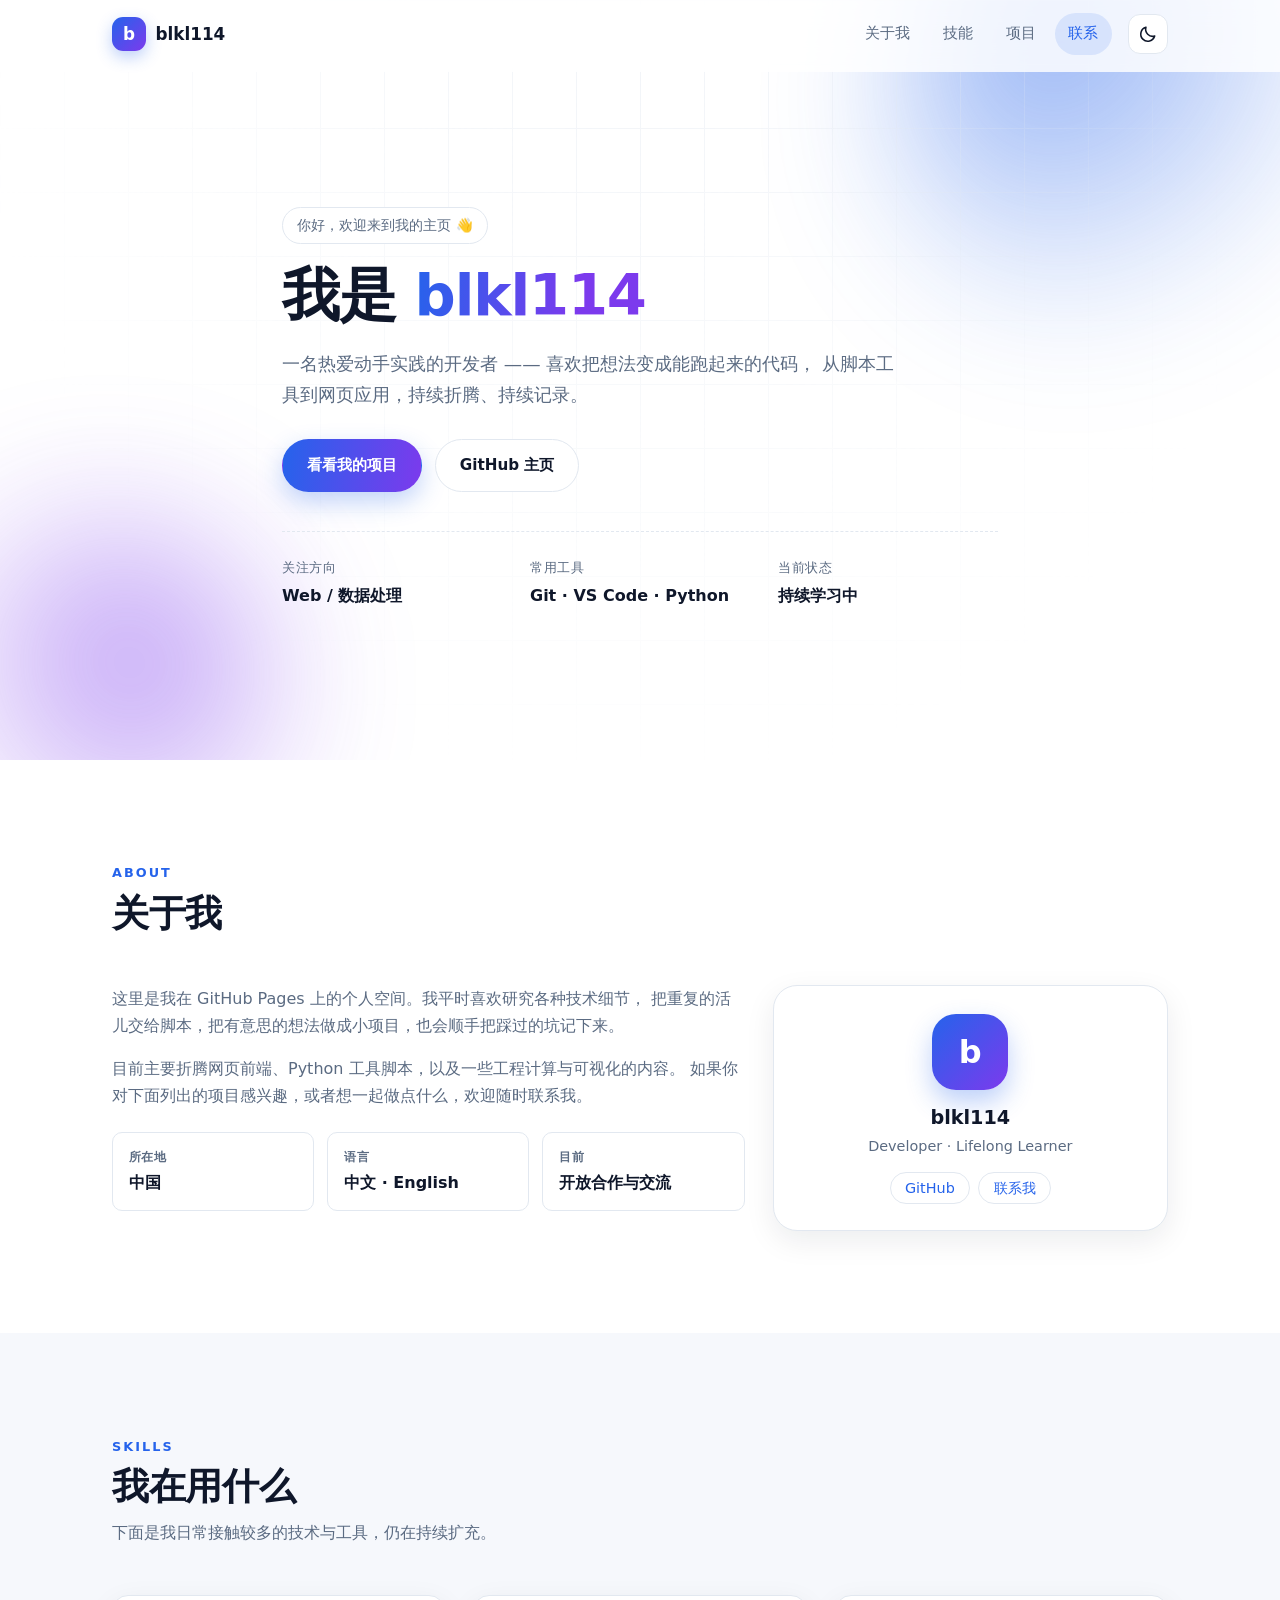
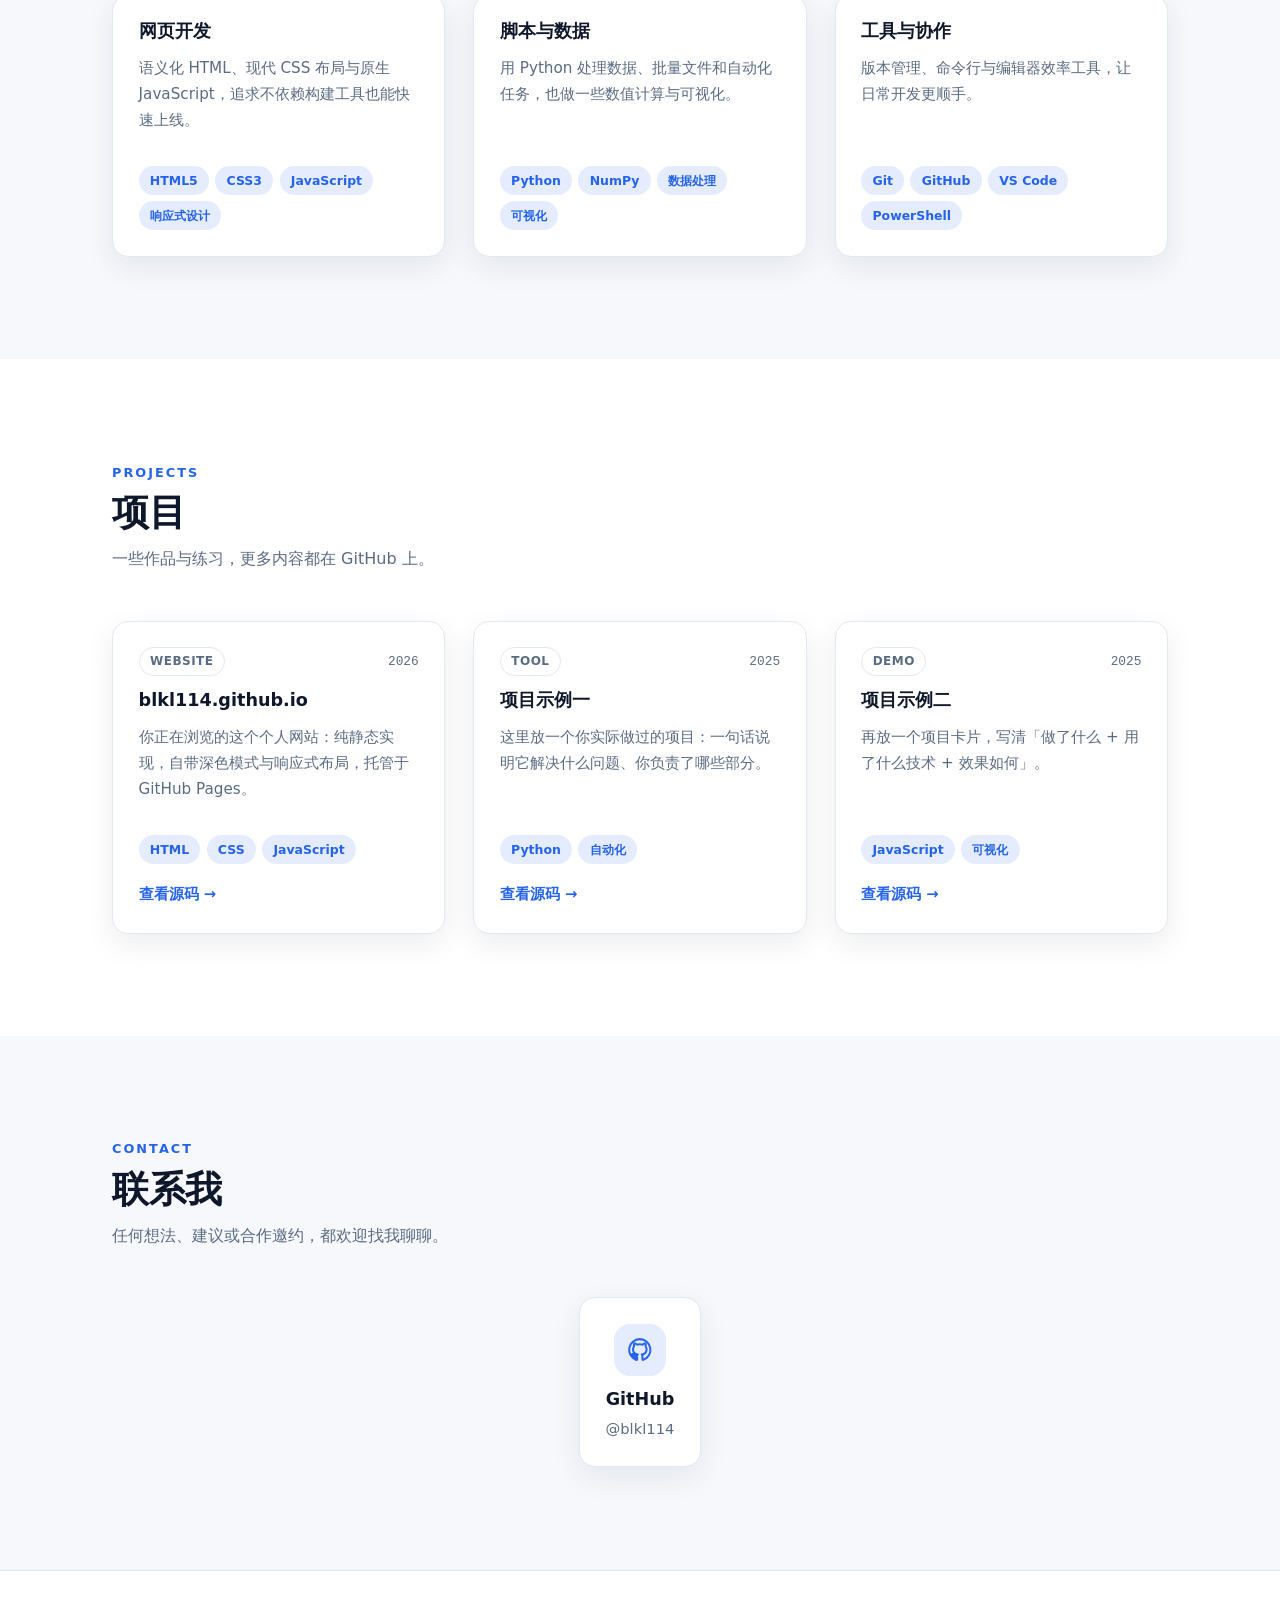
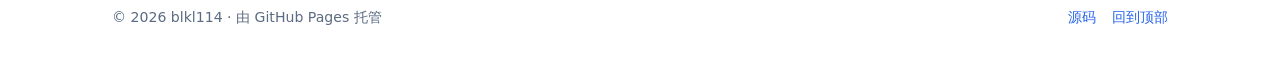
==== index.html @ 78d3a73d "初始化站点" ====
<!DOCTYPE html>
<html lang="zh-CN">
<head>
  <meta charset="UTF-8" />
  <meta name="viewport" content="width=device-width, initial-scale=1" />
  <title>blkl114 · 个人网站</title>
  <meta name="description" content="blkl114 的个人网站：关于我、技能、项目与联系方式。" />
  <meta name="theme-color" content="#2563eb" />
  <link rel="icon" href="data:image/svg+xml,%3Csvg xmlns='http://www.w3.org/2000/svg' viewBox='0 0 100 100'%3E%3Crect width='100' height='100' rx='24' fill='%232563eb'/%3E%3Ctext x='50' y='70' font-size='56' font-family='sans-serif' font-weight='700' fill='white' text-anchor='middle'%3Eb%3C/text%3E%3C/svg%3E" />
  <link rel="stylesheet" href="assets/css/style.css" />
  <script>
    /* 首屏渲染前确定主题，避免颜色闪烁 */
    (function () {
      try {
        var saved = localStorage.getItem('theme');
        var prefersDark = window.matchMedia('(prefers-color-scheme: dark)').matches;
        document.documentElement.setAttribute('data-theme', saved || (prefersDark ? 'dark' : 'light'));
      } catch (e) {
        document.documentElement.setAttribute('data-theme', 'light');
      }
    })();
  </script>
</head>
<body>
  <a class="skip-link" href="#main">跳到主要内容</a>

  <!-- ================= 顶部导航 ================= -->
  <header class="site-header" id="site-header">
    <div class="container header-inner">
      <a class="brand" href="#top">
        <span class="brand-mark" aria-hidden="true">b</span>
        <span class="brand-text">blkl114</span>
      </a>

      <nav class="nav" id="nav" aria-label="主导航">
        <ul class="nav-list">
          <li><a href="#about">关于我</a></li>
          <li><a href="#skills">技能</a></li>
          <li><a href="#projects">项目</a></li>
          <li><a href="#contact">联系</a></li>
        </ul>
      </nav>

      <div class="header-actions">
        <button class="icon-btn" id="theme-toggle" type="button" aria-label="切换深色 / 浅色主题" title="切换主题">
          <svg class="icon icon-sun" viewBox="0 0 24 24" aria-hidden="true"><circle cx="12" cy="12" r="4.5"/><path d="M12 2v2.5M12 19.5V22M2 12h2.5M19.5 12H22M4.9 4.9l1.8 1.8M17.3 17.3l1.8 1.8M19.1 4.9l-1.8 1.8M6.7 17.3l-1.8 1.8"/></svg>
          <svg class="icon icon-moon" viewBox="0 0 24 24" aria-hidden="true"><path d="M20 14.5A8.5 8.5 0 0 1 9.5 4a8.5 8.5 0 1 0 10.5 10.5z"/></svg>
        </button>
        <button class="icon-btn nav-toggle" id="nav-toggle" type="button" aria-label="打开菜单" aria-expanded="false" aria-controls="nav">
          <span class="bar"></span><span class="bar"></span><span class="bar"></span>
        </button>
      </div>
    </div>
    <div class="scroll-progress" id="scroll-progress" aria-hidden="true"></div>
  </header>

  <main id="main">
    <!-- ================= Hero ================= -->
    <section class="hero" id="top">
      <div class="hero-bg" aria-hidden="true">
        <span class="blob blob-1"></span>
        <span class="blob blob-2"></span>
        <span class="grid-lines"></span>
      </div>
      <div class="container hero-inner">
        <p class="hero-eyebrow reveal">你好，欢迎来到我的主页 👋</p>
        <h1 class="hero-title reveal">
          我是 <span class="gradient-text">blkl114</span>
        </h1>
        <p class="hero-subtitle reveal">
          一名热爱动手实践的开发者 —— 喜欢把想法变成能跑起来的代码，
          从脚本工具到网页应用，持续折腾、持续记录。
        </p>
        <div class="hero-actions reveal">
          <a class="btn btn-primary" href="#projects">看看我的项目</a>
          <a class="btn btn-ghost" href="https://github.com/blkl114" target="_blank" rel="noopener">GitHub 主页</a>
        </div>
        <dl class="hero-stats reveal">
          <div class="stat"><dt>关注方向</dt><dd>Web / 数据处理</dd></div>
          <div class="stat"><dt>常用工具</dt><dd>Git · VS Code · Python</dd></div>
          <div class="stat"><dt>当前状态</dt><dd>持续学习中</dd></div>
        </dl>
      </div>
    </section>

    <!-- ================= 关于我 ================= -->
    <section class="section" id="about">
      <div class="container">
        <header class="section-head reveal">
          <p class="section-eyebrow">About</p>
          <h2 class="section-title">关于我</h2>
        </header>

        <div class="about-grid">
          <div class="about-text reveal">
            <p>
              这里是我在 GitHub Pages 上的个人空间。我平时喜欢研究各种技术细节，
              把重复的活儿交给脚本，把有意思的想法做成小项目，也会顺手把踩过的坑记下来。
            </p>
            <p>
              目前主要折腾网页前端、Python 工具脚本，以及一些工程计算与可视化的内容。
              如果你对下面列出的项目感兴趣，或者想一起做点什么，欢迎随时联系我。
            </p>
            <!-- TODO: 把上面两段换成你自己的真实介绍（教育 / 工作 / 兴趣） -->
            <ul class="about-facts">
              <li><strong>所在地</strong><span>中国</span></li>
              <li><strong>语言</strong><span>中文 · English</span></li>
              <li><strong>目前</strong><span>开放合作与交流</span></li>
            </ul>
          </div>

          <aside class="about-card reveal">
            <div class="avatar" aria-hidden="true">b</div>
            <h3 class="about-card-title">blkl114</h3>
            <p class="about-card-sub">Developer · Lifelong Learner</p>
            <ul class="about-links">
              <li><a href="https://github.com/blkl114" target="_blank" rel="noopener">GitHub</a></li>
              <li><a href="#contact">联系我</a></li>
            </ul>
          </aside>
        </div>
      </div>
    </section>

    <!-- ================= 技能 ================= -->
    <section class="section section-alt" id="skills">
      <div class="container">
        <header class="section-head reveal">
          <p class="section-eyebrow">Skills</p>
          <h2 class="section-title">我在用什么</h2>
          <p class="section-desc">下面是我日常接触较多的技术与工具，仍在持续扩充。</p>
        </header>

        <div class="cards">
          <article class="card reveal">
            <h3>网页开发</h3>
            <p>语义化 HTML、现代 CSS 布局与原生 JavaScript，追求不依赖构建工具也能快速上线。</p>
            <ul class="tags">
              <li>HTML5</li><li>CSS3</li><li>JavaScript</li><li>响应式设计</li>
            </ul>
          </article>

          <article class="card reveal">
            <h3>脚本与数据</h3>
            <p>用 Python 处理数据、批量文件和自动化任务，也做一些数值计算与可视化。</p>
            <ul class="tags">
              <li>Python</li><li>NumPy</li><li>数据处理</li><li>可视化</li>
            </ul>
          </article>

          <article class="card reveal">
            <h3>工具与协作</h3>
            <p>版本管理、命令行与编辑器效率工具，让日常开发更顺手。</p>
            <ul class="tags">
              <li>Git</li><li>GitHub</li><li>VS Code</li><li>PowerShell</li>
            </ul>
          </article>
        </div>
        <!-- TODO: 把上面三张卡片的标题、描述与标签换成你真实的技术栈 -->
      </div>
    </section>

    <!-- ================= 项目 ================= -->
    <section class="section" id="projects">
      <div class="container">
        <header class="section-head reveal">
          <p class="section-eyebrow">Projects</p>
          <h2 class="section-title">项目</h2>
          <p class="section-desc">一些作品与练习，更多内容都在 GitHub 上。</p>
        </header>

        <div class="cards">
          <article class="card project-card reveal">
            <div class="project-top">
              <span class="project-badge">Website</span>
              <span class="project-year">2026</span>
            </div>
            <h3>blkl114.github.io</h3>
            <p>你正在浏览的这个个人网站：纯静态实现，自带深色模式与响应式布局，托管于 GitHub Pages。</p>
            <ul class="tags"><li>HTML</li><li>CSS</li><li>JavaScript</li></ul>
            <div class="project-links">
              <a href="https://github.com/blkl114/blkl114.github.io" target="_blank" rel="noopener">查看源码 →</a>
            </div>
          </article>

          <article class="card project-card reveal">
            <div class="project-top">
              <span class="project-badge">Tool</span>
              <span class="project-year">2025</span>
            </div>
            <h3>项目示例一</h3>
            <p>这里放一个你实际做过的项目：一句话说明它解决什么问题、你负责了哪些部分。</p>
            <ul class="tags"><li>Python</li><li>自动化</li></ul>
            <div class="project-links">
              <a href="https://github.com/blkl114" target="_blank" rel="noopener">查看源码 →</a>
            </div>
          </article>

          <article class="card project-card reveal">
            <div class="project-top">
              <span class="project-badge">Demo</span>
              <span class="project-year">2025</span>
            </div>
            <h3>项目示例二</h3>
            <p>再放一个项目卡片，写清「做了什么 + 用了什么技术 + 效果如何」。</p>
            <ul class="tags"><li>JavaScript</li><li>可视化</li></ul>
            <div class="project-links">
              <a href="https://github.com/blkl114" target="_blank" rel="noopener">查看源码 →</a>
            </div>
          </article>
        </div>
        <!-- TODO: 复制一张 project-card，换成你自己的项目；不需要的示例卡片直接删掉 -->
      </div>
    </section>

    <!-- ================= 联系 ================= -->
    <section class="section section-alt" id="contact">
      <div class="container">
        <header class="section-head reveal">
          <p class="section-eyebrow">Contact</p>
          <h2 class="section-title">联系我</h2>
          <p class="section-desc">任何想法、建议或合作邀约，都欢迎找我聊聊。</p>
        </header>

        <div class="cards cards-center">
          <a class="card contact-card reveal" href="https://github.com/blkl114" target="_blank" rel="noopener">
            <span class="contact-icon" aria-hidden="true">
              <svg viewBox="0 0 24 24" class="icon"><path d="M12 2a10 10 0 0 0-3.16 19.49c.5.09.68-.22.68-.48v-1.7c-2.78.6-3.37-1.34-3.37-1.34-.45-1.16-1.11-1.47-1.11-1.47-.9-.62.07-.61.07-.61 1 .07 1.53 1.03 1.53 1.03.89 1.52 2.34 1.08 2.91.83.09-.65.35-1.09.63-1.34-2.22-.25-4.55-1.11-4.55-4.94 0-1.09.39-1.98 1.03-2.68-.1-.25-.45-1.27.1-2.65 0 0 .84-.27 2.75 1.02a9.5 9.5 0 0 1 5 0c1.91-1.29 2.75-1.02 2.75-1.02.55 1.38.2 2.4.1 2.65.64.7 1.03 1.59 1.03 2.68 0 3.84-2.34 4.68-4.57 4.93.36.31.68.92.68 1.85v2.74c0 .27.18.58.69.48A10 10 0 0 0 12 2z"/></svg>
            </span>
            <h3>GitHub</h3>
            <p>@blkl114</p>
          </a>
        </div>
        <!-- 想显示邮箱时：取消下面注释，并把 mailto 换成你的邮箱
        <a class="card contact-card reveal" href="mailto:你的邮箱@example.com">
          <span class="contact-icon" aria-hidden="true">
            <svg viewBox="0 0 24 24" class="icon"><rect x="3" y="5" width="18" height="14" rx="2"/><path d="m3.5 7 8.5 6 8.5-6"/></svg>
          </span>
          <h3>Email</h3>
          <p>你的邮箱@example.com</p>
        </a>
        -->
      </div>
    </section>
  </main>

  <!-- ================= 页脚 ================= -->
  <footer class="site-footer">
    <div class="container footer-inner">
      <p>© <span id="year">2026</span> blkl114 · 由 GitHub Pages 托管</p>
      <p class="footer-links">
        <a href="https://github.com/blkl114/blkl114.github.io" target="_blank" rel="noopener">源码</a>
        <a href="#top">回到顶部</a>
      </p>
    </div>
  </footer>

  <button class="to-top" id="to-top" type="button" aria-label="返回顶部" title="返回顶部">
    <svg class="icon" viewBox="0 0 24 24" aria-hidden="true"><path d="M12 19V5M6 11l6-6 6 6"/></svg>
  </button>

  <script src="assets/js/main.js" defer></script>
</body>
</html>
---- assets/css/style.css ----
/* =====================================================================
   blkl114.github.io —— 全站样式
   设计要点：
   · CSS 变量集中管理颜色 / 间距 / 圆角，[data-theme] 切换深浅色
   · 移动优先，媒体查询逐步适配平板与桌面
   · 遵循 prefers-reduced-motion，照顾对动画敏感的用户
   ===================================================================== */

/* ---------- 1. 设计变量 ---------- */
:root {
  --brand: #2563eb;
  --brand-2: #7c3aed;
  --brand-soft: rgba(37, 99, 235, .12);

  --bg: #ffffff;
  --bg-alt: #f6f8fc;
  --surface: #ffffff;
  --surface-2: #f1f5f9;
  --border: #e2e8f0;
  --text: #0f172a;
  --text-muted: #5b6b82;

  --shadow: 0 10px 30px rgba(15, 23, 42, .08);
  --shadow-lg: 0 18px 45px rgba(15, 23, 42, .14);
  --header-bg: rgba(255, 255, 255, .82);

  --radius-sm: 10px;
  --radius: 16px;
  --radius-lg: 24px;
  --container: 1120px;
  --gap: clamp(1rem, 2.5vw, 1.75rem);
  --section-y: clamp(3.5rem, 8vw, 7rem);

  --font: "Segoe UI", "Microsoft YaHei", "PingFang SC", "Hiragino Sans GB",
    system-ui, -apple-system, "Helvetica Neue", Arial, sans-serif;
  --mono: "Cascadia Mono", Consolas, "Courier New", monospace;
}

[data-theme="dark"] {
  --brand: #60a5fa;
  --brand-2: #a78bfa;
  --brand-soft: rgba(96, 165, 250, .16);

  --bg: #0b1120;
  --bg-alt: #0f172a;
  --surface: #131c31;
  --surface-2: #1b2540;
  --border: #263352;
  --text: #e8eefc;
  --text-muted: #9aa8c4;

  --shadow: 0 10px 30px rgba(0, 0, 0, .35);
  --shadow-lg: 0 18px 45px rgba(0, 0, 0, .45);
  --header-bg: rgba(11, 17, 32, .8);
}

/* ---------- 2. 基础重置 ---------- */
*,
*::before,
*::after { box-sizing: border-box; }

html {
  scroll-behavior: smooth;
  scroll-padding-top: 88px;   /* 让锚点跳转不被固定导航遮挡 */
  -webkit-text-size-adjust: 100%;
}

body {
  margin: 0;
  font-family: var(--font);
  font-size: 16px;
  line-height: 1.7;
  color: var(--text);
  background: var(--bg);
  transition: background-color .3s ease, color .3s ease;
  overflow-x: hidden;
}

h1, h2, h3, h4 { line-height: 1.25; margin: 0 0 .6rem; font-weight: 700; }
p { margin: 0 0 1rem; }
img, svg { max-width: 100%; }
ul { margin: 0; padding: 0; list-style: none; }

a {
  color: var(--brand);
  text-decoration: none;
  transition: color .2s ease, opacity .2s ease;
}
a:hover { text-decoration: underline; }

:focus-visible {
  outline: 3px solid var(--brand);
  outline-offset: 3px;
  border-radius: 6px;
}

/* ---------- 3. 通用工具类 ---------- */
.container {
  width: 100%;
  max-width: var(--container);
  margin-inline: auto;
  padding-inline: clamp(1rem, 4vw, 2rem);
}

.icon {
  width: 1.25rem;
  height: 1.25rem;
  fill: none;
  stroke: currentColor;
  stroke-width: 1.9;
  stroke-linecap: round;
  stroke-linejoin: round;
}

.skip-link {
  position: absolute;
  left: 50%;
  top: -100px;
  transform: translateX(-50%);
  z-index: 100;
  padding: .6rem 1.1rem;
  background: var(--brand);
  color: #fff;
  border-radius: 0 0 var(--radius-sm) var(--radius-sm);
  transition: top .2s ease;
}
.skip-link:focus { top: 0; text-decoration: none; }

.visually-hidden {
  position: absolute !important;
  width: 1px; height: 1px;
  margin: -1px; padding: 0;
  overflow: hidden; clip: rect(0 0 0 0);
  white-space: nowrap; border: 0;
}

.gradient-text {
  background: linear-gradient(100deg, var(--brand), var(--brand-2) 70%);
  -webkit-background-clip: text;
  background-clip: text;
  color: transparent;
}

/* ---------- 4. 按钮 ---------- */
.btn {
  display: inline-flex;
  align-items: center;
  justify-content: center;
  gap: .5rem;
  padding: .8rem 1.5rem;
  border: 1px solid transparent;
  border-radius: 999px;
  font-size: .95rem;
  font-weight: 600;
  cursor: pointer;
  transition: transform .18s ease, box-shadow .18s ease,
    background-color .18s ease, border-color .18s ease;
}
.btn:hover { text-decoration: none; transform: translateY(-2px); }
.btn:active { transform: translateY(0); }

.btn-primary {
  background: linear-gradient(100deg, var(--brand), var(--brand-2));
  color: #fff;
  box-shadow: 0 10px 24px rgba(37, 99, 235, .28);
}
.btn-primary:hover { box-shadow: 0 14px 32px rgba(37, 99, 235, .38); }

.btn-ghost {
  background: var(--surface);
  color: var(--text);
  border-color: var(--border);
}
.btn-ghost:hover { border-color: var(--brand); color: var(--brand); }

/* ---------- 5. 顶部导航 ---------- */
.site-header {
  position: fixed;
  inset: 0 0 auto 0;
  z-index: 50;
  background: var(--header-bg);
  backdrop-filter: blur(12px);
  -webkit-backdrop-filter: blur(12px);
  border-bottom: 1px solid transparent;
  transition: border-color .25s ease, box-shadow .25s ease;
}
.site-header.is-scrolled {
  border-bottom-color: var(--border);
  box-shadow: var(--shadow);
}

.header-inner {
  display: flex;
  align-items: center;
  gap: 1rem;
  min-height: 68px;
}

.brand {
  display: inline-flex;
  align-items: center;
  gap: .6rem;
  color: var(--text);
  font-weight: 700;
}
.brand:hover { text-decoration: none; }
.brand-mark {
  display: grid;
  place-items: center;
  width: 34px; height: 34px;
  border-radius: 11px;
  background: linear-gradient(135deg, var(--brand), var(--brand-2));
  color: #fff;
  font-size: 1.05rem;
  font-weight: 700;
  box-shadow: 0 6px 16px rgba(37, 99, 235, .3);
}
.brand-text { font-size: 1.05rem; }

.nav { margin-left: auto; }
.nav-list { display: flex; align-items: center; gap: .35rem; }
.nav-list a {
  display: block;
  padding: .5rem .85rem;
  border-radius: 999px;
  color: var(--text-muted);
  font-size: .95rem;
  font-weight: 500;
}
.nav-list a:hover { background: var(--brand-soft); color: var(--brand); text-decoration: none; }
.nav-list a.is-active { color: var(--brand); background: var(--brand-soft); }

.header-actions { display: flex; align-items: center; gap: .4rem; }

.icon-btn {
  display: grid;
  place-items: center;
  width: 40px; height: 40px;
  padding: 0;
  border: 1px solid var(--border);
  border-radius: 12px;
  background: var(--surface);
  color: var(--text);
  cursor: pointer;
  transition: border-color .2s ease, color .2s ease, transform .2s ease;
}
.icon-btn:hover { border-color: var(--brand); color: var(--brand); transform: translateY(-1px); }

.nav-toggle { display: none; }
.nav-toggle .bar {
  display: block;
  width: 18px; height: 2px;
  background: currentColor;
  border-radius: 2px;
  transition: transform .25s ease, opacity .2s ease;
}
.nav-toggle .bar + .bar { margin-top: 4px; }

.scroll-progress {
  height: 3px;
  width: 0;
  background: linear-gradient(90deg, var(--brand), var(--brand-2));
  transition: width .12s linear;
}

/* ---------- 6. Hero 首屏 ---------- */
.hero {
  position: relative;
  display: flex;
  align-items: center;
  min-height: min(92vh, 760px);
  padding: 128px 0 72px;
  overflow: hidden;
  background: var(--bg);
}

.hero-bg {
  position: absolute;
  inset: 0;
  pointer-events: none;
  overflow: hidden;
}
.blob {
  position: absolute;
  border-radius: 50%;
  filter: blur(70px);
  opacity: .55;
}
.blob-1 {
  width: 30rem; height: 30rem;
  top: -8rem; right: -6rem;
  background: radial-gradient(circle at 30% 30%, var(--brand), transparent 70%);
  animation: float 16s ease-in-out infinite;
}
.blob-2 {
  width: 24rem; height: 24rem;
  bottom: -8rem; left: -6rem;
  background: radial-gradient(circle at 60% 40%, var(--brand-2), transparent 70%);
  animation: float 20s ease-in-out infinite reverse;
}
.grid-lines {
  position: absolute;
  inset: 0;
  background-image:
    linear-gradient(to right, var(--border) 1px, transparent 1px),
    linear-gradient(to bottom, var(--border) 1px, transparent 1px);
  background-size: 64px 64px;
  mask-image: radial-gradient(ellipse at 50% 0%, #000 0%, transparent 75%);
  -webkit-mask-image: radial-gradient(ellipse at 50% 0%, #000 0%, transparent 75%);
  opacity: .5;
}

@keyframes float {
  0%, 100% { transform: translate(0, 0) scale(1); }
  50% { transform: translate(-24px, 26px) scale(1.08); }
}

.hero-inner { position: relative; z-index: 1; max-width: 780px; }

.hero-eyebrow {
  display: inline-block;
  margin-bottom: 1rem;
  padding: .35rem .9rem;
  border: 1px solid var(--border);
  border-radius: 999px;
  background: var(--surface);
  color: var(--text-muted);
  font-size: .85rem;
}

.hero-title {
  font-size: clamp(2.2rem, 6vw, 3.6rem);
  letter-spacing: -.02em;
  margin-bottom: 1rem;
}

.hero-subtitle {
  max-width: 620px;
  color: var(--text-muted);
  font-size: clamp(1rem, 2.2vw, 1.15rem);
  margin-bottom: 1.8rem;
}

.hero-actions {
  display: flex;
  flex-wrap: wrap;
  gap: .8rem;
  margin-bottom: 2.4rem;
}

.hero-stats {
  display: grid;
  grid-template-columns: repeat(auto-fit, minmax(150px, 1fr));
  gap: var(--gap);
  margin: 0;
  padding-top: 1.6rem;
  border-top: 1px dashed var(--border);
}
.hero-stats .stat dt {
  color: var(--text-muted);
  font-size: .8rem;
  letter-spacing: .04em;
  text-transform: uppercase;
}
.hero-stats .stat dd {
  margin: .15rem 0 0;
  font-size: 1rem;
  font-weight: 600;
}

/* ---------- 7. 内容区块 ---------- */
.section { padding: var(--section-y) 0; }
.section-alt { background: var(--bg-alt); }

.section-head { max-width: 640px; margin-bottom: clamp(1.8rem, 4vw, 3rem); }
.section-eyebrow {
  margin: 0 0 .4rem;
  color: var(--brand);
  font-size: .8rem;
  font-weight: 700;
  letter-spacing: .16em;
  text-transform: uppercase;
}
.section-title { font-size: clamp(1.6rem, 4vw, 2.3rem); letter-spacing: -.01em; }
.section-desc { color: var(--text-muted); margin: 0; }

/* ---------- 8. 关于我 ---------- */
.about-grid {
  display: grid;
  gap: var(--gap);
  grid-template-columns: 1fr;
}
@media (min-width: 900px) {
  .about-grid { grid-template-columns: 1.6fr 1fr; align-items: start; }
}

.about-text p { color: var(--text-muted); }

.about-facts {
  display: grid;
  grid-template-columns: repeat(auto-fit, minmax(160px, 1fr));
  gap: .8rem;
  margin-top: 1.4rem;
}
.about-facts li {
  display: flex;
  flex-direction: column;
  gap: .1rem;
  padding: .85rem 1rem;
  border: 1px solid var(--border);
  border-radius: var(--radius-sm);
  background: var(--surface);
}
.about-facts strong { font-size: .78rem; color: var(--text-muted); font-weight: 600; letter-spacing: .04em; }
.about-facts span { font-weight: 600; }

.about-card {
  padding: 1.8rem 1.5rem;
  border: 1px solid var(--border);
  border-radius: var(--radius-lg);
  background: var(--surface);
  box-shadow: var(--shadow);
  text-align: center;
}
.avatar {
  display: grid;
  place-items: center;
  width: 76px; height: 76px;
  margin: 0 auto 1rem;
  border-radius: 24px;
  background: linear-gradient(135deg, var(--brand), var(--brand-2));
  color: #fff;
  font-size: 2rem;
  font-weight: 700;
  box-shadow: 0 12px 26px rgba(37, 99, 235, .3);
}
.about-card-title { margin-bottom: .2rem; font-size: 1.2rem; }
.about-card-sub { color: var(--text-muted); font-size: .9rem; margin-bottom: 1rem; }
.about-links { display: flex; justify-content: center; gap: .5rem; flex-wrap: wrap; }
.about-links a {
  padding: .45rem .9rem;
  border: 1px solid var(--border);
  border-radius: 999px;
  font-size: .9rem;
  font-weight: 500;
}
.about-links a:hover { border-color: var(--brand); text-decoration: none; }

/* ---------- 9. 卡片网格 ---------- */
.cards {
  display: grid;
  gap: var(--gap);
  grid-template-columns: repeat(auto-fit, minmax(265px, 1fr));
}
.cards-center { justify-content: center; }

.card {
  display: flex;
  flex-direction: column;
  padding: 1.6rem;
  border: 1px solid var(--border);
  border-radius: var(--radius);
  background: var(--surface);
  box-shadow: var(--shadow);
  transition: transform .22s ease, box-shadow .22s ease, border-color .22s ease;
}
.card:hover {
  transform: translateY(-6px);
  border-color: var(--brand);
  box-shadow: var(--shadow-lg);
}
.card h3 { font-size: 1.1rem; }
.card h3 + p { margin-top: .2rem; }
.card p { color: var(--text-muted); font-size: .95rem; }
.card .tags { margin-top: auto; }

.tags {
  display: flex;
  flex-wrap: wrap;
  gap: .4rem;
  padding-top: 1rem;
}
.tags li {
  padding: .25rem .7rem;
  border-radius: 999px;
  background: var(--brand-soft);
  color: var(--brand);
  font-size: .78rem;
  font-weight: 600;
}

/* ---------- 10. 项目卡片 ---------- */
.project-top {
  display: flex;
  align-items: center;
  justify-content: space-between;
  margin-bottom: .9rem;
}
.project-badge {
  padding: .2rem .65rem;
  border: 1px solid var(--border);
  border-radius: 999px;
  color: var(--text-muted);
  font-size: .75rem;
  font-weight: 600;
  letter-spacing: .04em;
  text-transform: uppercase;
}
.project-year { color: var(--text-muted); font-size: .8rem; font-family: var(--mono); }
.project-links { margin-top: 1rem; }
.project-links a { font-size: .92rem; font-weight: 600; }
.project-links a:hover { text-decoration: none; opacity: .75; }

/* ---------- 11. 联系卡片 ---------- */
.contact-card {
  align-items: center;
  max-width: 320px;
  margin-inline: auto;
  color: var(--text);
  text-align: center;
}
.contact-card:hover { text-decoration: none; }
.contact-icon {
  display: grid;
  place-items: center;
  width: 52px; height: 52px;
  margin-bottom: .8rem;
  border-radius: 16px;
  background: var(--brand-soft);
  color: var(--brand);
}
.contact-icon .icon { width: 1.6rem; height: 1.6rem; }
.contact-card h3 { margin-bottom: .1rem; }
.contact-card p { margin: 0; font-size: .92rem; }

/* ---------- 12. 页脚与返回顶部 ---------- */
.site-footer {
  padding: 2.2rem 0;
  border-top: 1px solid var(--border);
  background: var(--bg);
}
.footer-inner {
  display: flex;
  flex-wrap: wrap;
  gap: .6rem 1.2rem;
  align-items: center;
  justify-content: space-between;
}
.footer-inner p { margin: 0; color: var(--text-muted); font-size: .88rem; }
.footer-links { display: flex; gap: 1rem; }

.to-top {
  position: fixed;
  right: 1.2rem;
  bottom: 1.2rem;
  z-index: 40;
  display: grid;
  place-items: center;
  width: 44px; height: 44px;
  border: 1px solid var(--border);
  border-radius: 14px;
  background: var(--surface);
  color: var(--text);
  box-shadow: var(--shadow);
  cursor: pointer;
  opacity: 0;
  visibility: hidden;
  transform: translateY(10px);
  transition: opacity .25s ease, transform .25s ease, visibility .25s;
}
.to-top.is-visible { opacity: 1; visibility: visible; transform: translateY(0); }
.to-top:hover { color: var(--brand); border-color: var(--brand); }

/* ---------- 13. 滚动进场动画 ---------- */
.reveal {
  opacity: 0;
  transform: translateY(22px);
  transition: opacity .6s ease, transform .6s ease;
}
.reveal.is-visible { opacity: 1; transform: none; }

/* ---------- 14. 主题图标切换 ---------- */
.icon-sun { display: none; }
[data-theme="dark"] .icon-sun { display: block; }
[data-theme="dark"] .icon-moon { display: none; }

::selection { background: var(--brand); color: #fff; }

/* ---------- 15. 响应式：移动端导航 ---------- */
@media (max-width: 820px) {
  .nav-toggle { display: grid; }

  .nav {
    position: absolute;
    left: 0;
    right: 0;
    top: 100%;
    margin: 0;
    max-height: 0;
    overflow: hidden;
    background: var(--surface);
    border-bottom: 1px solid transparent;
    transition: max-height .3s ease, border-color .3s ease;
  }
  .nav.is-open {
    max-height: 340px;
    border-bottom-color: var(--border);
    box-shadow: var(--shadow);
  }
  .nav-list {
    flex-direction: column;
    align-items: stretch;
    gap: .2rem;
    padding: .8rem clamp(1rem, 4vw, 2rem) 1.1rem;
  }
  .nav-list a { padding: .7rem .9rem; border-radius: var(--radius-sm); }

  .nav-toggle.is-open .bar:nth-child(1) { transform: translateY(6px) rotate(45deg); }
  .nav-toggle.is-open .bar:nth-child(2) { opacity: 0; }
  .nav-toggle.is-open .bar:nth-child(3) { transform: translateY(-6px) rotate(-45deg); }

  .hero { padding-top: 108px; }
  .hero-actions .btn { flex: 1 1 auto; }
}

@media (max-width: 560px) {
  .brand-text { display: none; }
  .cards { grid-template-columns: 1fr; }
  .footer-inner { flex-direction: column; align-items: flex-start; }
}

/* ---------- 16. 无障碍：尊重系统的“减少动态效果”设置 ---------- */
@media (prefers-reduced-motion: reduce) {
  html { scroll-behavior: auto; }
  *,
  *::before,
  *::after {
    animation-duration: .001ms !important;
    animation-iteration-count: 1 !important;
    transition-duration: .001ms !important;
  }
  .reveal { opacity: 1; transform: none; }
}

/* ---------- 17. 打印 ---------- */
@media print {
  .site-header, .to-top, .hero-bg, .nav { display: none !important; }
  body { background: #fff; color: #000; }
}
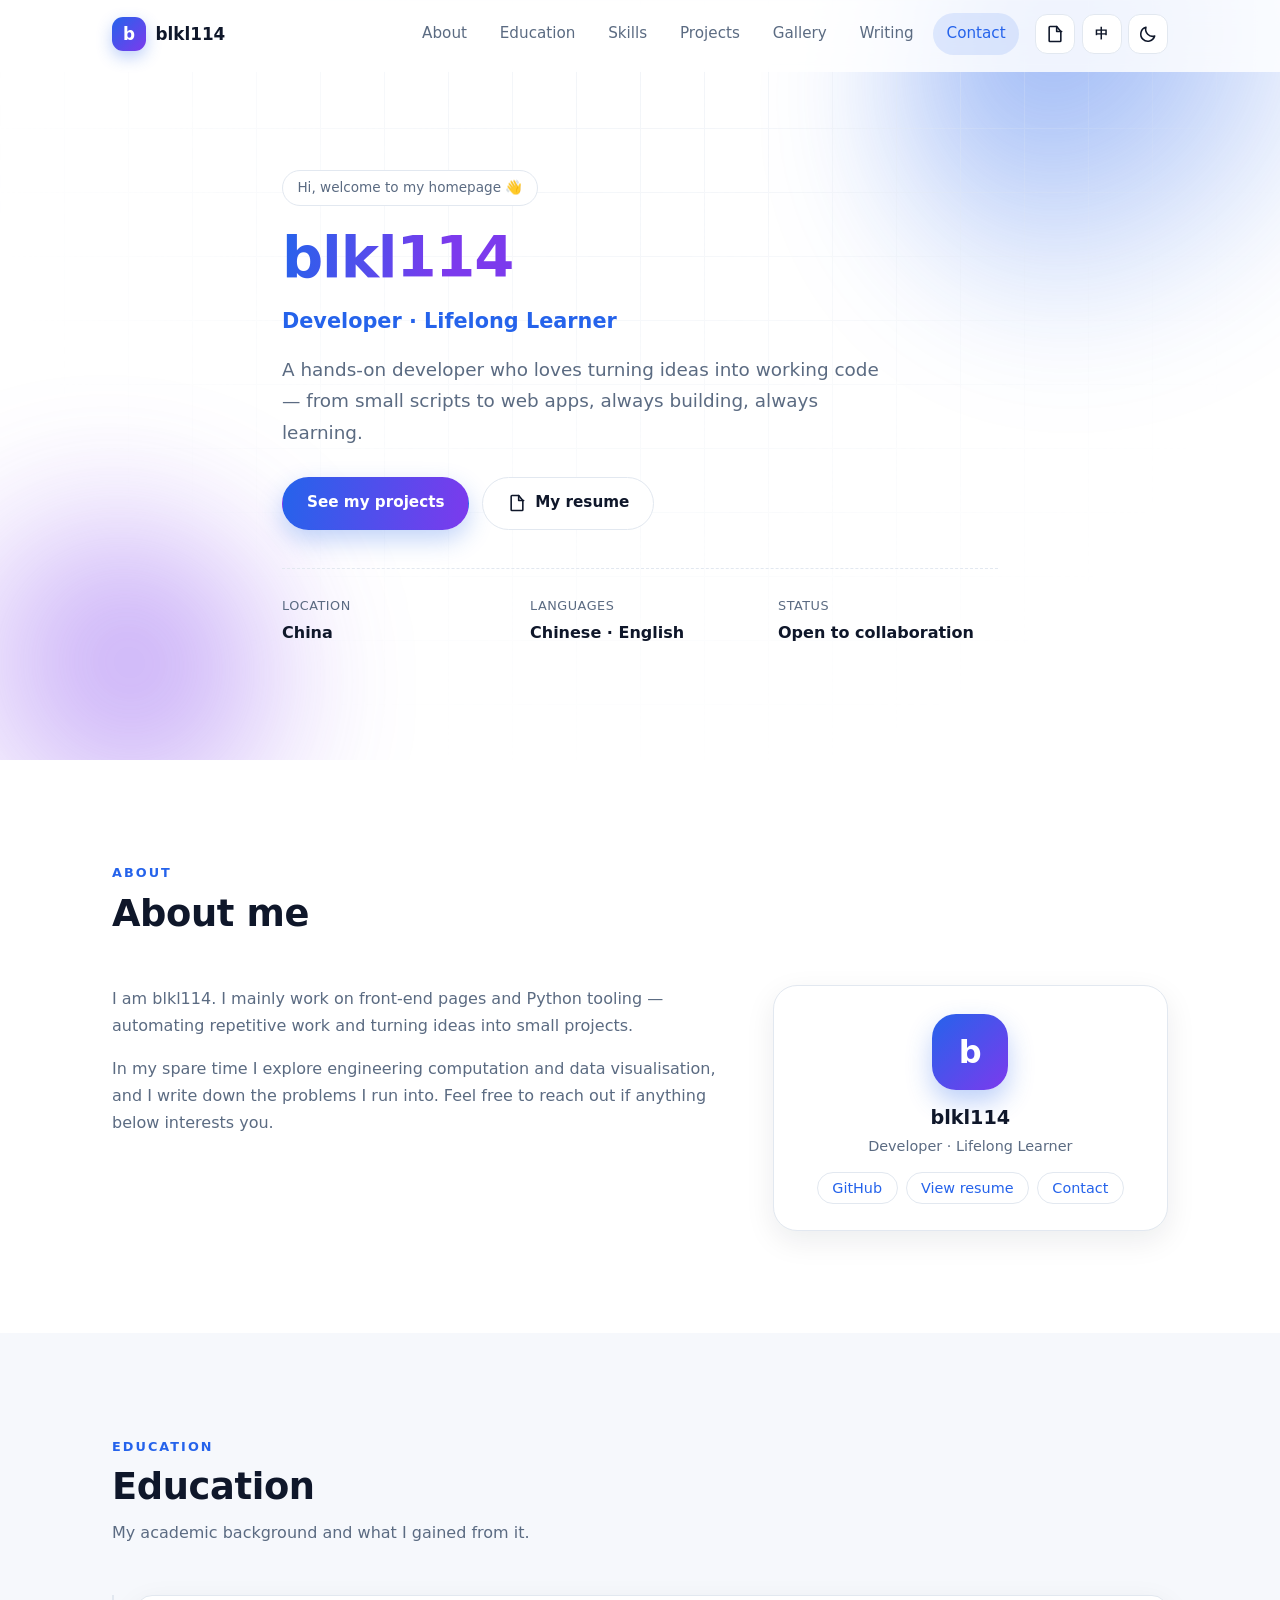
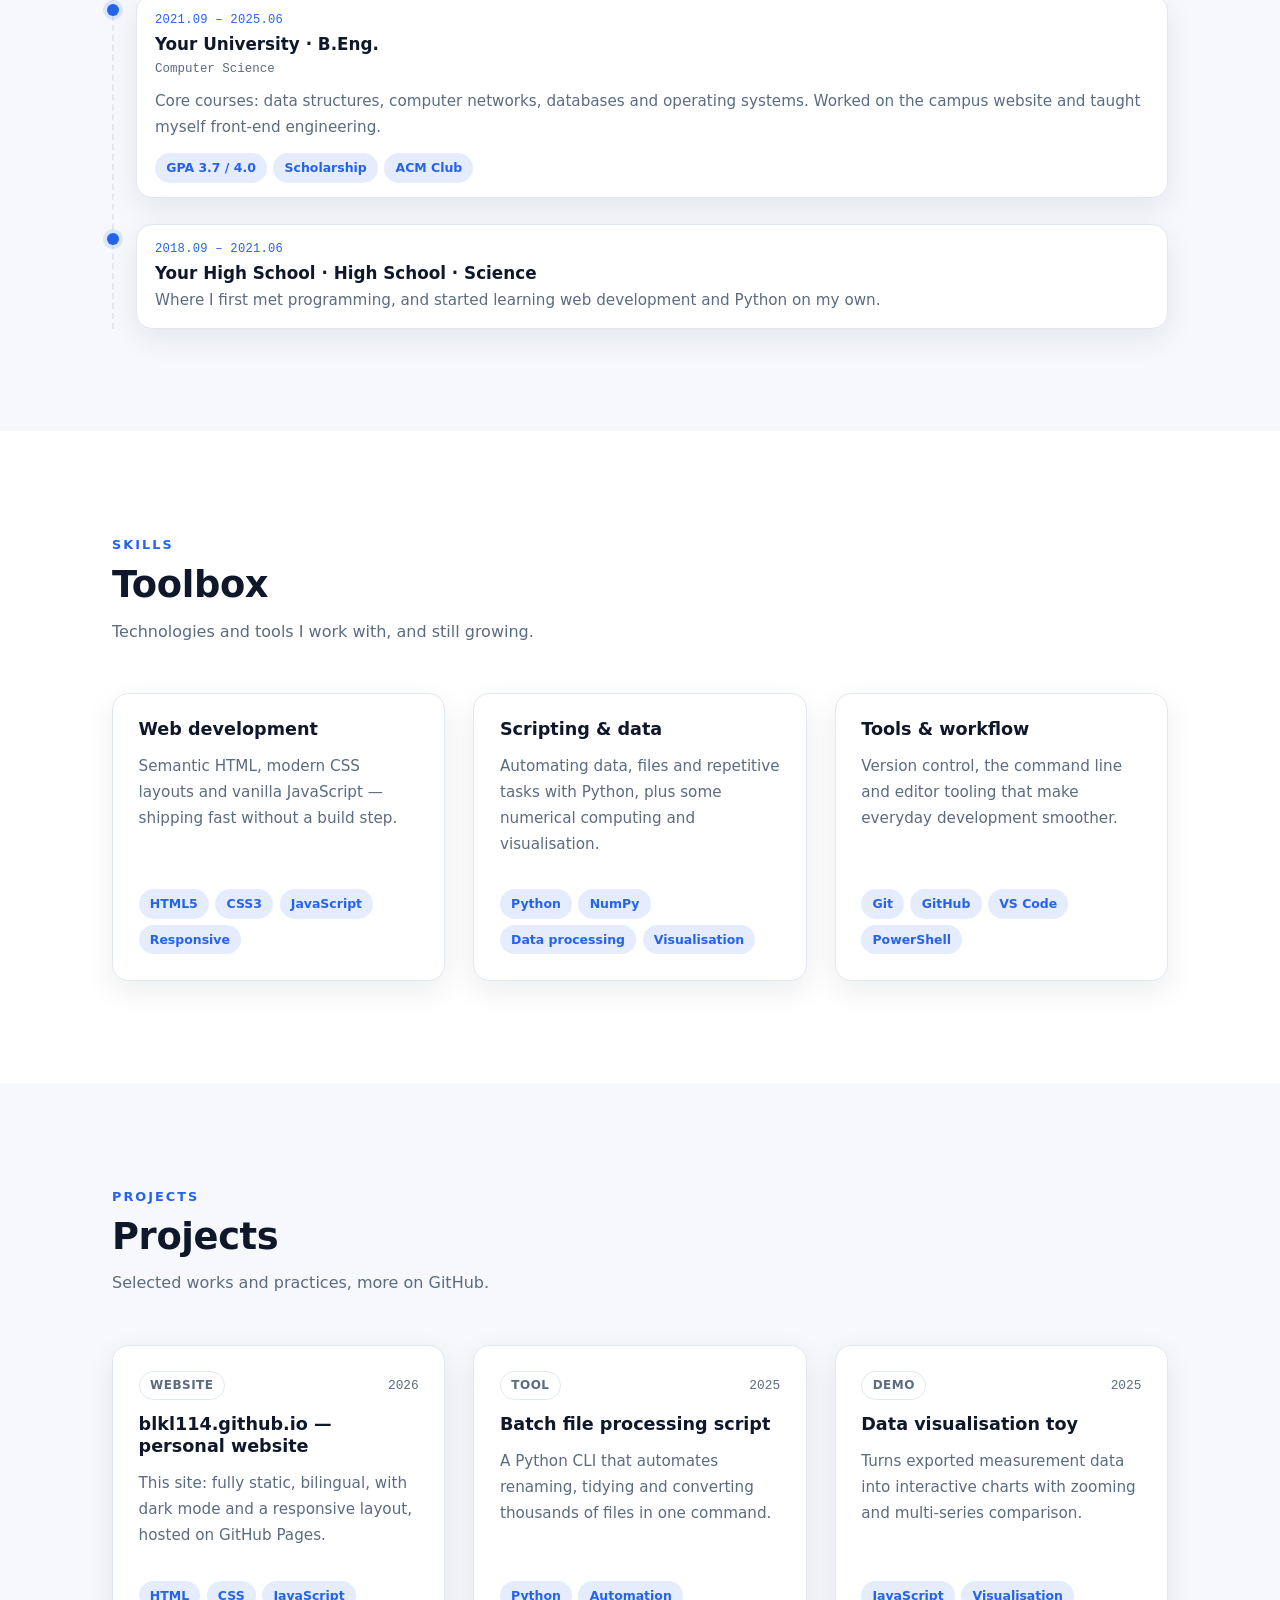
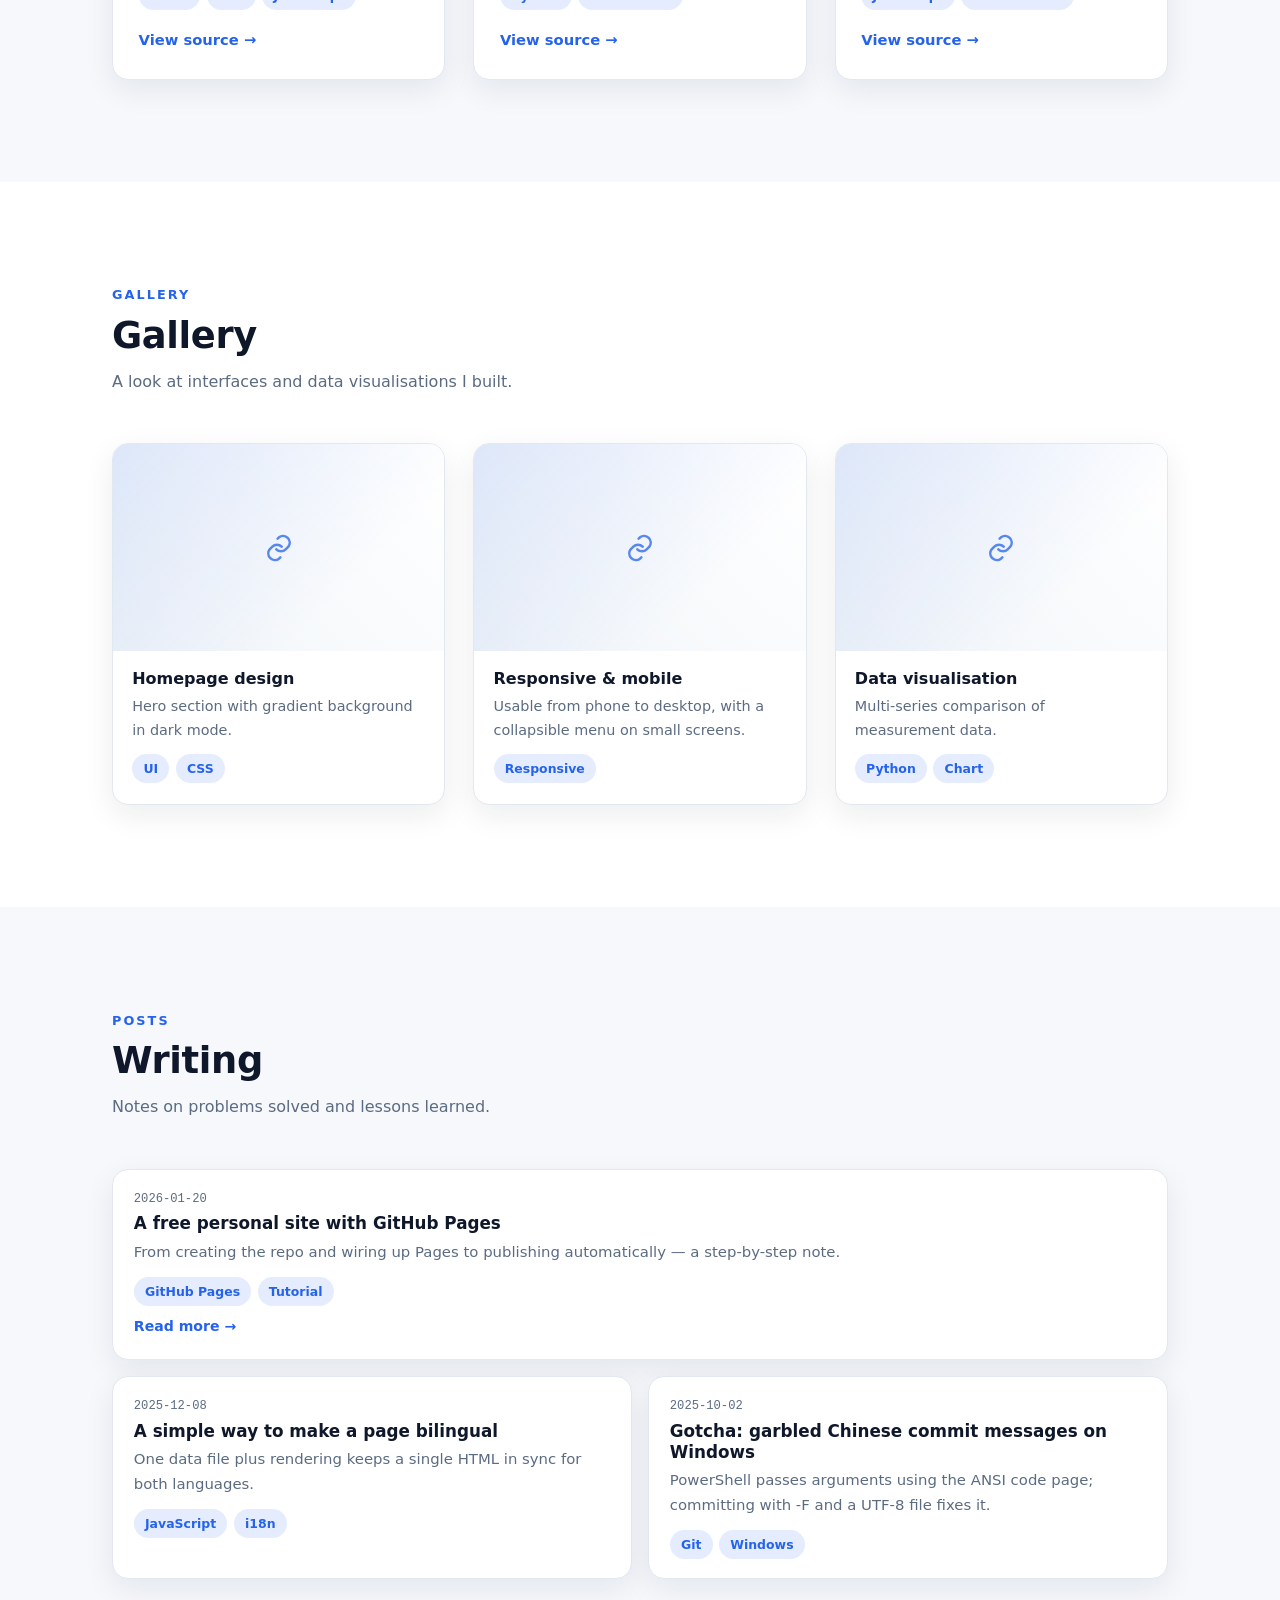
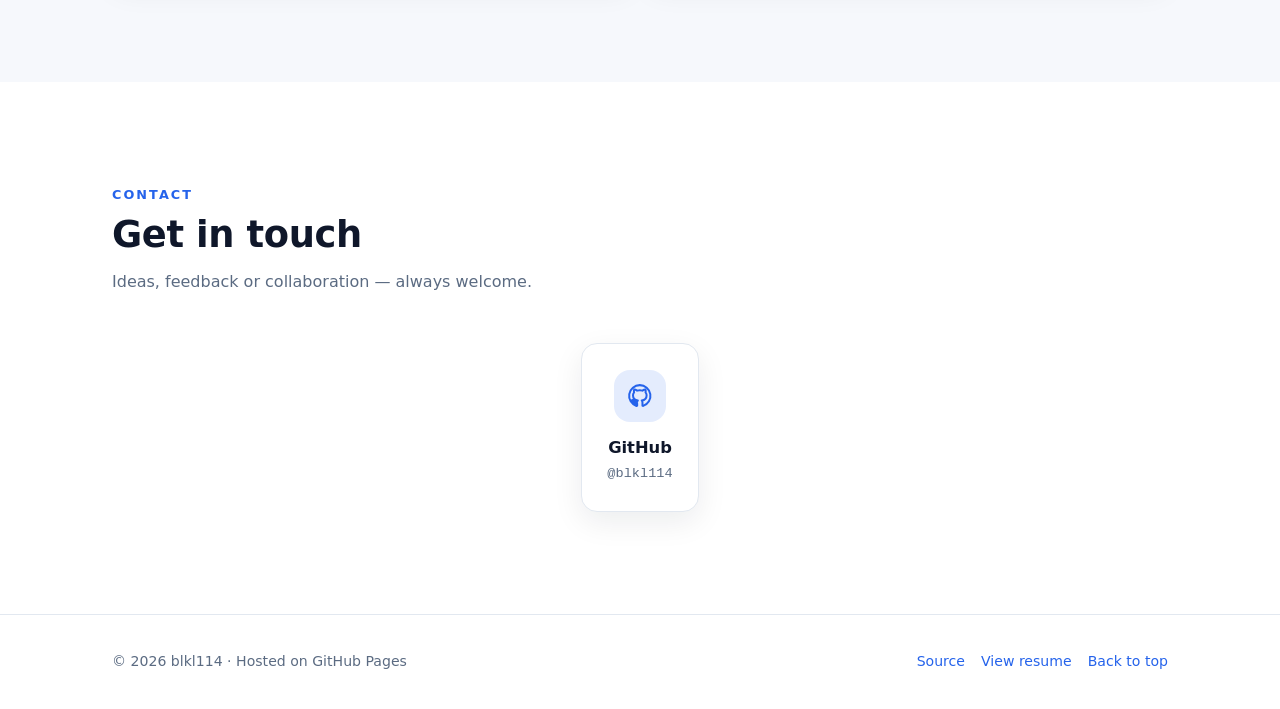
==== commit 1c115a01: "更新站点结构" ====
--- a/index.html
+++ b/index.html
@@ -4,7 +4,8 @@
   <meta charset="UTF-8" />
   <meta name="viewport" content="width=device-width, initial-scale=1" />
   <title>blkl114 · 个人网站</title>
-  <meta name="description" content="blkl114 的个人网站：关于我、技能、项目与联系方式。" />
+  <meta name="description" content="blkl114 的个人网站：个人简介、教育经历、技能、项目、文章与联系方式。" />
+  <meta name="author" content="blkl114" />
   <meta name="theme-color" content="#2563eb" />
   <link rel="icon" href="data:image/svg+xml,%3Csvg xmlns='http://www.w3.org/2000/svg' viewBox='0 0 100 100'%3E%3Crect width='100' height='100' rx='24' fill='%232563eb'/%3E%3Ctext x='50' y='70' font-size='56' font-family='sans-serif' font-weight='700' fill='white' text-anchor='middle'%3Eb%3C/text%3E%3C/svg%3E" />
   <link rel="stylesheet" href="assets/css/style.css" />
@@ -21,27 +22,29 @@
     })();
   </script>
 </head>
-<body>
+<body data-page="home">
   <a class="skip-link" href="#main">跳到主要内容</a>
 
   <!-- ================= 顶部导航 ================= -->
   <header class="site-header" id="site-header">
     <div class="container header-inner">
       <a class="brand" href="#top">
-        <span class="brand-mark" aria-hidden="true">b</span>
-        <span class="brand-text">blkl114</span>
+        <span class="brand-mark" id="brand-mark" aria-hidden="true">b</span>
+        <span class="brand-text" id="brand-text">blkl114</span>
       </a>
 
       <nav class="nav" id="nav" aria-label="主导航">
-        <ul class="nav-list">
-          <li><a href="#about">关于我</a></li>
-          <li><a href="#skills">技能</a></li>
-          <li><a href="#projects">项目</a></li>
-          <li><a href="#contact">联系</a></li>
-        </ul>
+        <ul class="nav-list" id="nav-list"></ul>
       </nav>
 
       <div class="header-actions">
+        <a class="icon-btn" id="nav-resume" href="resume.html" title="简历">
+          <svg class="icon" viewBox="0 0 24 24" aria-hidden="true"><path d="M14 3v6h6"/><path d="M19 9v11a1 1 0 0 1-1 1H6a1 1 0 0 1-1-1V4a1 1 0 0 1 1-1h8z"/></svg>
+          <span class="visually-hidden" id="nav-resume-label">简历</span>
+        </a>
+        <button class="icon-btn lang-btn" id="lang-toggle" type="button" title="中文 / English" aria-label="切换语言">
+          <span id="lang-label">EN</span>
+        </button>
         <button class="icon-btn" id="theme-toggle" type="button" aria-label="切换深色 / 浅色主题" title="切换主题">
           <svg class="icon icon-sun" viewBox="0 0 24 24" aria-hidden="true"><circle cx="12" cy="12" r="4.5"/><path d="M12 2v2.5M12 19.5V22M2 12h2.5M19.5 12H22M4.9 4.9l1.8 1.8M17.3 17.3l1.8 1.8M19.1 4.9l-1.8 1.8M6.7 17.3l-1.8 1.8"/></svg>
           <svg class="icon icon-moon" viewBox="0 0 24 24" aria-hidden="true"><path d="M20 14.5A8.5 8.5 0 0 1 9.5 4a8.5 8.5 0 1 0 10.5 10.5z"/></svg>
@@ -55,7 +58,7 @@
   </header>
 
   <main id="main">
-    <!-- ================= Hero ================= -->
+    <!-- ================= Hero 首屏 ================= -->
     <section class="hero" id="top">
       <div class="hero-bg" aria-hidden="true">
         <span class="blob blob-1"></span>
@@ -63,183 +66,101 @@
         <span class="grid-lines"></span>
       </div>
       <div class="container hero-inner">
-        <p class="hero-eyebrow reveal">你好，欢迎来到我的主页 👋</p>
-        <h1 class="hero-title reveal">
-          我是 <span class="gradient-text">blkl114</span>
-        </h1>
-        <p class="hero-subtitle reveal">
-          一名热爱动手实践的开发者 —— 喜欢把想法变成能跑起来的代码，
-          从脚本工具到网页应用，持续折腾、持续记录。
-        </p>
-        <div class="hero-actions reveal">
-          <a class="btn btn-primary" href="#projects">看看我的项目</a>
-          <a class="btn btn-ghost" href="https://github.com/blkl114" target="_blank" rel="noopener">GitHub 主页</a>
-        </div>
-        <dl class="hero-stats reveal">
-          <div class="stat"><dt>关注方向</dt><dd>Web / 数据处理</dd></div>
-          <div class="stat"><dt>常用工具</dt><dd>Git · VS Code · Python</dd></div>
-          <div class="stat"><dt>当前状态</dt><dd>持续学习中</dd></div>
-        </dl>
+        <p class="hero-eyebrow reveal" id="hero-eyebrow"></p>
+        <h1 class="hero-title reveal"><span class="gradient-text" id="hero-name"></span></h1>
+        <p class="hero-headline reveal" id="hero-headline"></p>
+        <p class="hero-subtitle reveal" id="hero-intro"></p>
+        <div class="hero-actions reveal" id="hero-actions"></div>
+        <dl class="hero-stats reveal" id="hero-stats"></dl>
       </div>
     </section>
 
     <!-- ================= 关于我 ================= -->
-    <section class="section" id="about">
+    <section class="section" id="about" data-section="about">
       <div class="container">
         <header class="section-head reveal">
-          <p class="section-eyebrow">About</p>
-          <h2 class="section-title">关于我</h2>
+          <p class="section-eyebrow"></p>
+          <h2 class="section-title"></h2>
+          <p class="section-desc"></p>
         </header>
-
         <div class="about-grid">
-          <div class="about-text reveal">
-            <p>
-              这里是我在 GitHub Pages 上的个人空间。我平时喜欢研究各种技术细节，
-              把重复的活儿交给脚本，把有意思的想法做成小项目，也会顺手把踩过的坑记下来。
-            </p>
-            <p>
-              目前主要折腾网页前端、Python 工具脚本，以及一些工程计算与可视化的内容。
-              如果你对下面列出的项目感兴趣，或者想一起做点什么，欢迎随时联系我。
-            </p>
-            <!-- TODO: 把上面两段换成你自己的真实介绍（教育 / 工作 / 兴趣） -->
-            <ul class="about-facts">
-              <li><strong>所在地</strong><span>中国</span></li>
-              <li><strong>语言</strong><span>中文 · English</span></li>
-              <li><strong>目前</strong><span>开放合作与交流</span></li>
-            </ul>
-          </div>
-
-          <aside class="about-card reveal">
-            <div class="avatar" aria-hidden="true">b</div>
-            <h3 class="about-card-title">blkl114</h3>
-            <p class="about-card-sub">Developer · Lifelong Learner</p>
-            <ul class="about-links">
-              <li><a href="https://github.com/blkl114" target="_blank" rel="noopener">GitHub</a></li>
-              <li><a href="#contact">联系我</a></li>
-            </ul>
-          </aside>
+          <div class="about-text reveal" id="about-bio"></div>
+          <aside class="about-card reveal" id="about-card"></aside>
         </div>
       </div>
     </section>
 
-    <!-- ================= 技能 ================= -->
-    <section class="section section-alt" id="skills">
+    <!-- ================= 教育经历 ================= -->
+    <section class="section section-alt" id="education" data-section="education">
       <div class="container">
         <header class="section-head reveal">
-          <p class="section-eyebrow">Skills</p>
-          <h2 class="section-title">我在用什么</h2>
-          <p class="section-desc">下面是我日常接触较多的技术与工具，仍在持续扩充。</p>
+          <p class="section-eyebrow"></p>
+          <h2 class="section-title"></h2>
+          <p class="section-desc"></p>
         </header>
+        <ol class="timeline" id="education-timeline"></ol>
+        <!-- 实习 / 工作经历：data.js 里 experience 不为空时才会出现 -->
+        <div id="experience-block"></div>
+      </div>
+    </section>
 
-        <div class="cards">
-          <article class="card reveal">
-            <h3>网页开发</h3>
-            <p>语义化 HTML、现代 CSS 布局与原生 JavaScript，追求不依赖构建工具也能快速上线。</p>
-            <ul class="tags">
-              <li>HTML5</li><li>CSS3</li><li>JavaScript</li><li>响应式设计</li>
-            </ul>
-          </article>
-
-          <article class="card reveal">
-            <h3>脚本与数据</h3>
-            <p>用 Python 处理数据、批量文件和自动化任务，也做一些数值计算与可视化。</p>
-            <ul class="tags">
-              <li>Python</li><li>NumPy</li><li>数据处理</li><li>可视化</li>
-            </ul>
-          </article>
-
-          <article class="card reveal">
-            <h3>工具与协作</h3>
-            <p>版本管理、命令行与编辑器效率工具，让日常开发更顺手。</p>
-            <ul class="tags">
-              <li>Git</li><li>GitHub</li><li>VS Code</li><li>PowerShell</li>
-            </ul>
-          </article>
-        </div>
-        <!-- TODO: 把上面三张卡片的标题、描述与标签换成你真实的技术栈 -->
+    <!-- ================= 技能 ================= -->
+    <section class="section" id="skills" data-section="skills">
+      <div class="container">
+        <header class="section-head reveal">
+          <p class="section-eyebrow"></p>
+          <h2 class="section-title"></h2>
+          <p class="section-desc"></p>
+        </header>
+        <div class="cards" id="skills-cards"></div>
       </div>
     </section>
 
     <!-- ================= 项目 ================= -->
-    <section class="section" id="projects">
+    <section class="section section-alt" id="projects" data-section="projects">
       <div class="container">
         <header class="section-head reveal">
-          <p class="section-eyebrow">Projects</p>
-          <h2 class="section-title">项目</h2>
-          <p class="section-desc">一些作品与练习，更多内容都在 GitHub 上。</p>
+          <p class="section-eyebrow"></p>
+          <h2 class="section-title"></h2>
+          <p class="section-desc"></p>
         </header>
-
-        <div class="cards">
-          <article class="card project-card reveal">
-            <div class="project-top">
-              <span class="project-badge">Website</span>
-              <span class="project-year">2026</span>
-            </div>
-            <h3>blkl114.github.io</h3>
-            <p>你正在浏览的这个个人网站：纯静态实现，自带深色模式与响应式布局，托管于 GitHub Pages。</p>
-            <ul class="tags"><li>HTML</li><li>CSS</li><li>JavaScript</li></ul>
-            <div class="project-links">
-              <a href="https://github.com/blkl114/blkl114.github.io" target="_blank" rel="noopener">查看源码 →</a>
-            </div>
-          </article>
-
-          <article class="card project-card reveal">
-            <div class="project-top">
-              <span class="project-badge">Tool</span>
-              <span class="project-year">2025</span>
-            </div>
-            <h3>项目示例一</h3>
-            <p>这里放一个你实际做过的项目：一句话说明它解决什么问题、你负责了哪些部分。</p>
-            <ul class="tags"><li>Python</li><li>自动化</li></ul>
-            <div class="project-links">
-              <a href="https://github.com/blkl114" target="_blank" rel="noopener">查看源码 →</a>
-            </div>
-          </article>
-
-          <article class="card project-card reveal">
-            <div class="project-top">
-              <span class="project-badge">Demo</span>
-              <span class="project-year">2025</span>
-            </div>
-            <h3>项目示例二</h3>
-            <p>再放一个项目卡片，写清「做了什么 + 用了什么技术 + 效果如何」。</p>
-            <ul class="tags"><li>JavaScript</li><li>可视化</li></ul>
-            <div class="project-links">
-              <a href="https://github.com/blkl114" target="_blank" rel="noopener">查看源码 →</a>
-            </div>
-          </article>
-        </div>
-        <!-- TODO: 复制一张 project-card，换成你自己的项目；不需要的示例卡片直接删掉 -->
+        <div class="cards" id="projects-cards"></div>
       </div>
     </section>
 
-    <!-- ================= 联系 ================= -->
-    <section class="section section-alt" id="contact">
+    <!-- ================= 作品集 ================= -->
+    <section class="section" id="gallery" data-section="gallery">
       <div class="container">
         <header class="section-head reveal">
-          <p class="section-eyebrow">Contact</p>
-          <h2 class="section-title">联系我</h2>
-          <p class="section-desc">任何想法、建议或合作邀约，都欢迎找我聊聊。</p>
+          <p class="section-eyebrow"></p>
+          <h2 class="section-title"></h2>
+          <p class="section-desc"></p>
         </header>
+        <div class="gallery" id="gallery-grid"></div>
+      </div>
+    </section>
 
-        <div class="cards cards-center">
-          <a class="card contact-card reveal" href="https://github.com/blkl114" target="_blank" rel="noopener">
-            <span class="contact-icon" aria-hidden="true">
-              <svg viewBox="0 0 24 24" class="icon"><path d="M12 2a10 10 0 0 0-3.16 19.49c.5.09.68-.22.68-.48v-1.7c-2.78.6-3.37-1.34-3.37-1.34-.45-1.16-1.11-1.47-1.11-1.47-.9-.62.07-.61.07-.61 1 .07 1.53 1.03 1.53 1.03.89 1.52 2.34 1.08 2.91.83.09-.65.35-1.09.63-1.34-2.22-.25-4.55-1.11-4.55-4.94 0-1.09.39-1.98 1.03-2.68-.1-.25-.45-1.27.1-2.65 0 0 .84-.27 2.75 1.02a9.5 9.5 0 0 1 5 0c1.91-1.29 2.75-1.02 2.75-1.02.55 1.38.2 2.4.1 2.65.64.7 1.03 1.59 1.03 2.68 0 3.84-2.34 4.68-4.57 4.93.36.31.68.92.68 1.85v2.74c0 .27.18.58.69.48A10 10 0 0 0 12 2z"/></svg>
-            </span>
-            <h3>GitHub</h3>
-            <p>@blkl114</p>
-          </a>
-        </div>
-        <!-- 想显示邮箱时：取消下面注释，并把 mailto 换成你的邮箱
-        <a class="card contact-card reveal" href="mailto:你的邮箱@example.com">
-          <span class="contact-icon" aria-hidden="true">
-            <svg viewBox="0 0 24 24" class="icon"><rect x="3" y="5" width="18" height="14" rx="2"/><path d="m3.5 7 8.5 6 8.5-6"/></svg>
-          </span>
-          <h3>Email</h3>
-          <p>你的邮箱@example.com</p>
-        </a>
-        -->
+    <!-- ================= 文章与笔记 ================= -->
+    <section class="section section-alt" id="posts" data-section="posts">
+      <div class="container">
+        <header class="section-head reveal">
+          <p class="section-eyebrow"></p>
+          <h2 class="section-title"></h2>
+          <p class="section-desc"></p>
+        </header>
+        <div class="posts" id="posts-list"></div>
+      </div>
+    </section>
+
+    <!-- ================= 联系我 ================= -->
+    <section class="section" id="contact" data-section="contact">
+      <div class="container">
+        <header class="section-head reveal">
+          <p class="section-eyebrow"></p>
+          <h2 class="section-title"></h2>
+          <p class="section-desc"></p>
+        </header>
+        <div class="cards cards-center" id="contact-cards"></div>
       </div>
     </section>
   </main>
@@ -247,11 +168,8 @@
   <!-- ================= 页脚 ================= -->
   <footer class="site-footer">
     <div class="container footer-inner">
-      <p>© <span id="year">2026</span> blkl114 · 由 GitHub Pages 托管</p>
-      <p class="footer-links">
-        <a href="https://github.com/blkl114/blkl114.github.io" target="_blank" rel="noopener">源码</a>
-        <a href="#top">回到顶部</a>
-      </p>
+      <p id="footer-note"></p>
+      <p class="footer-links" id="footer-links"></p>
     </div>
   </footer>
 
@@ -259,6 +177,15 @@
     <svg class="icon" viewBox="0 0 24 24" aria-hidden="true"><path d="M12 19V5M6 11l6-6 6 6"/></svg>
   </button>
 
+  <noscript>
+    <div class="container noscript-note">
+      <p>你的浏览器禁用或未支持 JavaScript，部分内容可能无法显示。请直接访问
+        <a href="https://github.com/blkl114">GitHub</a> 查看我的信息。</p>
+    </div>
+  </noscript>
+
+  <script src="assets/js/data.js" defer></script>
+  <script src="assets/js/render.js" defer></script>
   <script src="assets/js/main.js" defer></script>
 </body>
 </html>
--- a/assets/css/style.css
+++ b/assets/css/style.css
@@ -647,3 +647,270 @@
   .site-header, .to-top, .hero-bg, .nav { display: none !important; }
   body { background: #fff; color: #000; }
 }
+
+/* ---------- 18. 语言切换按钮 ---------- */
+.lang-btn { width: auto; min-width: 40px; padding: 0 .55rem; }
+.lang-btn span {
+  font-size: .82rem;
+  font-weight: 700;
+  letter-spacing: .02em;
+}
+
+/* ---------- 19. Hero 副标题行（身份说明） ---------- */
+.hero-headline {
+  margin: -.35rem 0 .9rem;
+  color: var(--brand);
+  font-size: clamp(1.05rem, 2.4vw, 1.3rem);
+  font-weight: 600;
+}
+
+/* ---------- 20. 时间线（教育经历 / 实习经历） ---------- */
+.timeline {
+  margin: 0;
+  padding: 0 0 0 1.4rem;
+  list-style: none;
+  border-left: 2px dashed var(--border);
+}
+.timeline-item { position: relative; }
+.timeline-item + .timeline-item { margin-top: 1.6rem; }
+
+.timeline-dot {
+  position: absolute;
+  left: -1.4rem;
+  top: .6rem;
+  width: 12px;
+  height: 12px;
+  margin-left: -7px;
+  border-radius: 50%;
+  background: var(--brand);
+  box-shadow: 0 0 0 4px var(--brand-soft);
+}
+
+.timeline-body {
+  padding: .9rem 1.1rem;
+  border: 1px solid var(--border);
+  border-radius: var(--radius);
+  background: var(--surface);
+  box-shadow: var(--shadow);
+}
+.timeline-period {
+  margin: 0;
+  color: var(--brand);
+  font-family: var(--mono);
+  font-size: .76rem;
+  letter-spacing: .02em;
+}
+.timeline-title { margin: .2rem 0 .25rem; font-size: 1.05rem; }
+.timeline-sub {
+  margin: 0 0 .55rem;
+  color: var(--text-muted);
+  font-family: var(--mono);
+  font-size: .78rem;
+}
+.timeline-desc { margin: 0; color: var(--text-muted); font-size: .95rem; }
+.timeline-body .tags { padding-top: .8rem; }
+
+.subsection-title { margin: 2.4rem 0 1.1rem; font-size: 1.1rem; }
+
+/* ---------- 21. 无脚本提示 ---------- */
+.noscript-note {
+  margin: 96px auto 2rem;
+  padding: 1rem 1.2rem;
+  border: 1px solid var(--border);
+  border-radius: var(--radius);
+  background: var(--surface);
+  color: var(--text-muted);
+}
+.noscript-note p { margin: 0; }
+
+/* ---------- 22. 作品集 ---------- */
+.gallery {
+  display: grid;
+  gap: var(--gap);
+  grid-template-columns: repeat(auto-fit, minmax(260px, 1fr));
+}
+.gallery-item {
+  display: flex;
+  flex-direction: column;
+  overflow: hidden;
+  border: 1px solid var(--border);
+  border-radius: var(--radius);
+  background: var(--surface);
+  box-shadow: var(--shadow);
+  color: var(--text);
+  text-decoration: none;
+  transition: transform .22s ease, box-shadow .22s ease, border-color .22s ease;
+}
+.gallery-item:hover {
+  transform: translateY(-6px);
+  border-color: var(--brand);
+  box-shadow: var(--shadow-lg);
+  text-decoration: none;
+}
+.gallery-media {
+  display: block;
+  width: 100%;
+  aspect-ratio: 16 / 10;
+  object-fit: cover;
+}
+.gallery-media-empty {
+  display: grid;
+  place-items: center;
+  color: var(--brand);
+  background:
+    linear-gradient(135deg, var(--brand-soft), transparent 70%),
+    linear-gradient(45deg, var(--surface-2), var(--surface));
+}
+.gallery-icon { width: 2rem; height: 2rem; opacity: .75; }
+.gallery-body { display: block; padding: 1.1rem 1.2rem 1.3rem; }
+.gallery-title { margin: 0 0 .3rem; font-size: 1rem; }
+.gallery-caption { margin: 0; color: var(--text-muted); font-size: .9rem; }
+.gallery-body .tags { padding-top: .7rem; }
+
+/* ---------- 23. 文章与笔记列表 ---------- */
+.posts { display: grid; gap: 1rem; }
+.post-item {
+  display: block;
+  padding: 1.2rem 1.3rem;
+  border: 1px solid var(--border);
+  border-radius: var(--radius);
+  background: var(--surface);
+  box-shadow: var(--shadow);
+  color: var(--text);
+  text-decoration: none;
+  transition: transform .2s ease, border-color .2s ease, box-shadow .2s ease;
+}
+.post-item:hover {
+  transform: translateX(4px);
+  border-color: var(--brand);
+  box-shadow: var(--shadow-lg);
+  text-decoration: none;
+}
+.post-date {
+  display: block;
+  color: var(--text-muted);
+  font-family: var(--mono);
+  font-size: .76rem;
+}
+.post-title { margin: .25rem 0 .35rem; font-size: 1.05rem; }
+.post-summary { margin: 0; color: var(--text-muted); font-size: .93rem; }
+.post-more {
+  display: inline-block;
+  margin-top: .6rem;
+  color: var(--brand);
+  font-size: .88rem;
+  font-weight: 600;
+}
+.post-item .tags { padding-top: .7rem; }
+
+@media (min-width: 760px) {
+  .posts { grid-template-columns: repeat(2, 1fr); }
+  .post-item:first-child { grid-column: 1 / -1; }
+}
+
+/* ---------- 24. 联系方式卡片文字 ---------- */
+.contact-label { display: block; font-size: 1.02rem; font-weight: 700; }
+.contact-value {
+  display: block;
+  color: var(--text-muted);
+  font-family: var(--mono);
+  font-size: .85rem;
+  word-break: break-all;
+}
+
+/* ---------- 25. 简历页（resume.html） ---------- */
+.resume-toolbar {
+  display: flex;
+  flex-wrap: wrap;
+  gap: .7rem;
+  align-items: center;
+  justify-content: space-between;
+  padding-top: 104px;
+}
+.resume-sheet {
+  margin-top: 1.6rem;
+  margin-bottom: 4rem;
+  padding: clamp(1.4rem, 4vw, 2.8rem);
+  border: 1px solid var(--border);
+  border-radius: var(--radius-lg);
+  background: var(--surface);
+  box-shadow: var(--shadow-lg);
+}
+
+.resume-head {
+  display: grid;
+  gap: 1rem;
+  padding-bottom: 1.2rem;
+  border-bottom: 1px solid var(--border);
+}
+@media (min-width: 820px) {
+  .resume-head { grid-template-columns: 1.2fr 1fr; align-items: start; }
+}
+.resume-name { margin: 0; font-size: clamp(1.7rem, 4vw, 2.3rem); letter-spacing: -.01em; }
+.resume-headline { margin: .2rem 0 0; color: var(--brand); font-weight: 600; }
+
+.resume-contacts { display: grid; gap: .4rem; margin: 0; }
+.resume-contacts li {
+  display: flex;
+  align-items: center;
+  gap: .5rem;
+  color: var(--text-muted);
+  font-size: .88rem;
+}
+.resume-contacts .icon { flex: none; width: 1rem; height: 1rem; }
+
+.resume-block { margin-top: 1.9rem; }
+.resume-h2 {
+  margin: 0 0 .9rem;
+  padding-bottom: .4rem;
+  border-bottom: 2px solid var(--brand-soft);
+  font-size: 1rem;
+  letter-spacing: .06em;
+  text-transform: uppercase;
+}
+
+.resume-facts { display: flex; flex-wrap: wrap; gap: .4rem 1.4rem; margin-top: .9rem; }
+.resume-facts li { display: flex; gap: .5rem; color: var(--text-muted); font-size: .88rem; }
+.resume-facts strong { color: var(--text); font-weight: 600; }
+
+.resume-skills { display: grid; gap: .5rem; }
+.resume-skills li { display: flex; gap: .8rem; align-items: baseline; font-size: .92rem; }
+.resume-skills li > strong { flex: none; min-width: 8.5rem; }
+.resume-skills li > span { color: var(--text-muted); }
+
+.resume-projects { display: grid; gap: 1rem; }
+.resume-projects li p { margin: .2rem 0 0; color: var(--text-muted); font-size: .92rem; }
+.resume-item-head { display: flex; gap: 1rem; align-items: baseline; justify-content: space-between; }
+.resume-period { color: var(--text-muted); font-family: var(--mono); font-size: .78rem; }
+.resume-tags { color: var(--brand) !important; font-family: var(--mono); font-size: .78rem !important; }
+.resume-timeline .timeline-body { box-shadow: none; }
+
+/* ---------- 26. 简历打印：输出接近 A4 的干净版本 ---------- */
+@media print {
+  .resume-toolbar,
+  .site-header,
+  .to-top,
+  .noscript-note { display: none !important; }
+
+  body { background: #fff !important; }
+  .resume-sheet {
+    margin: 0;
+    padding: 0;
+    border: 0;
+    border-radius: 0;
+    background: #fff;
+    box-shadow: none;
+  }
+  .reveal { opacity: 1 !important; transform: none !important; }
+  .resume-h2 { border-bottom-color: #999; }
+  .timeline-body,
+  .card,
+  .gallery-item,
+  .post-item {
+    border-color: #bbb !important;
+    box-shadow: none !important;
+    break-inside: avoid;
+  }
+  a { color: #000 !important; text-decoration: none; }
+  @page { margin: 14mm; }
+}
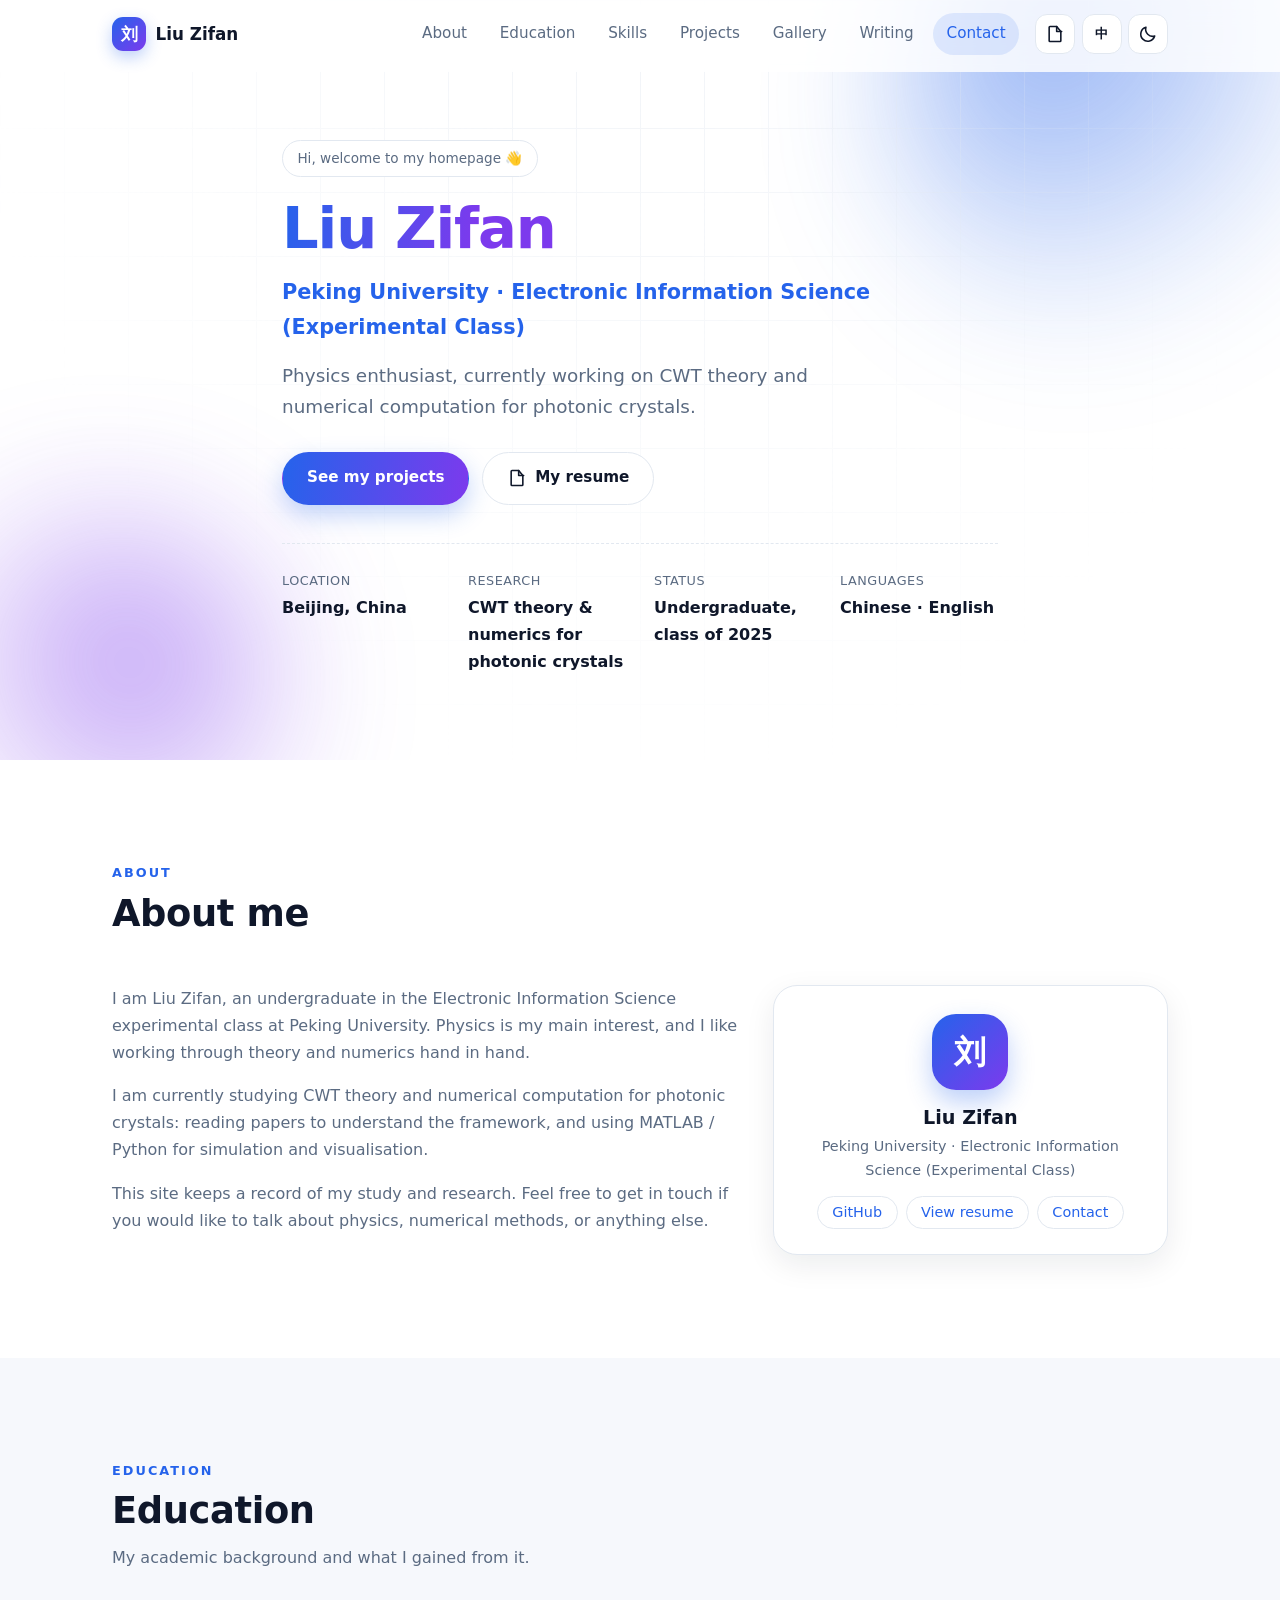
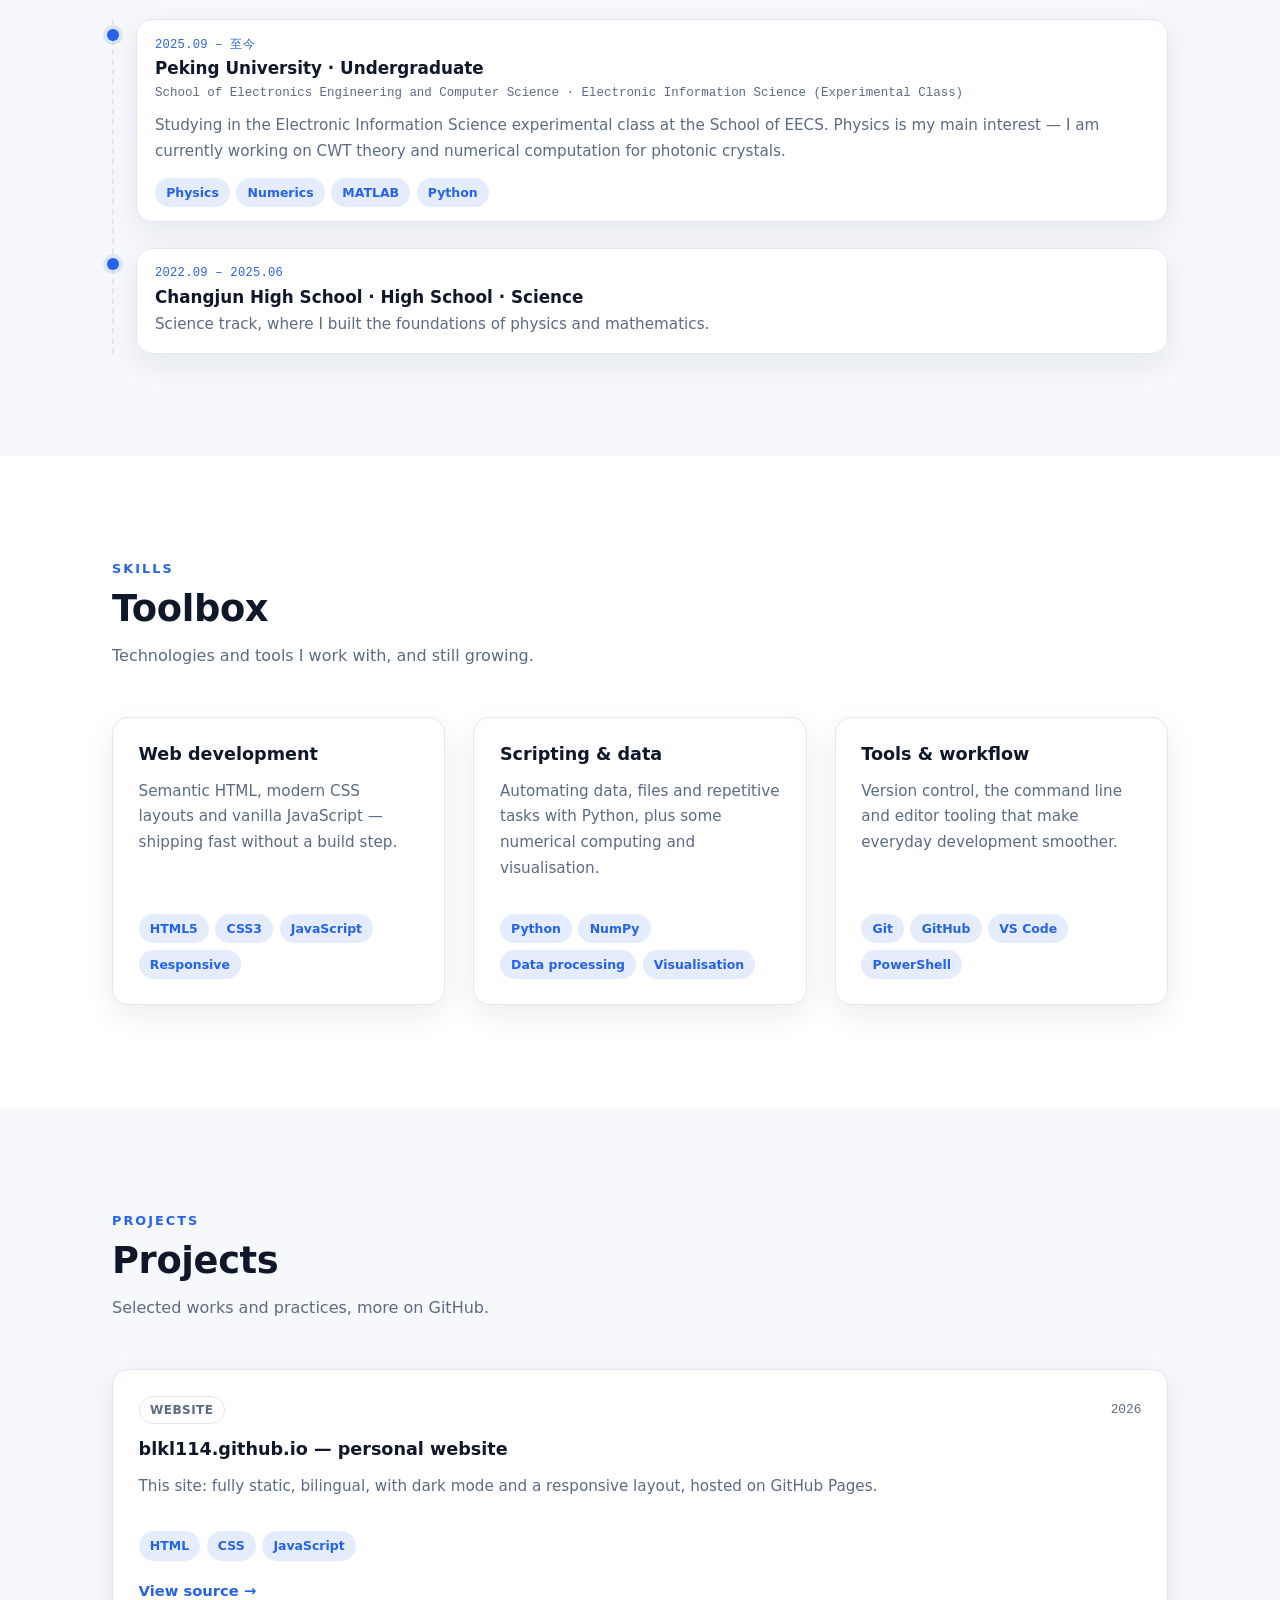
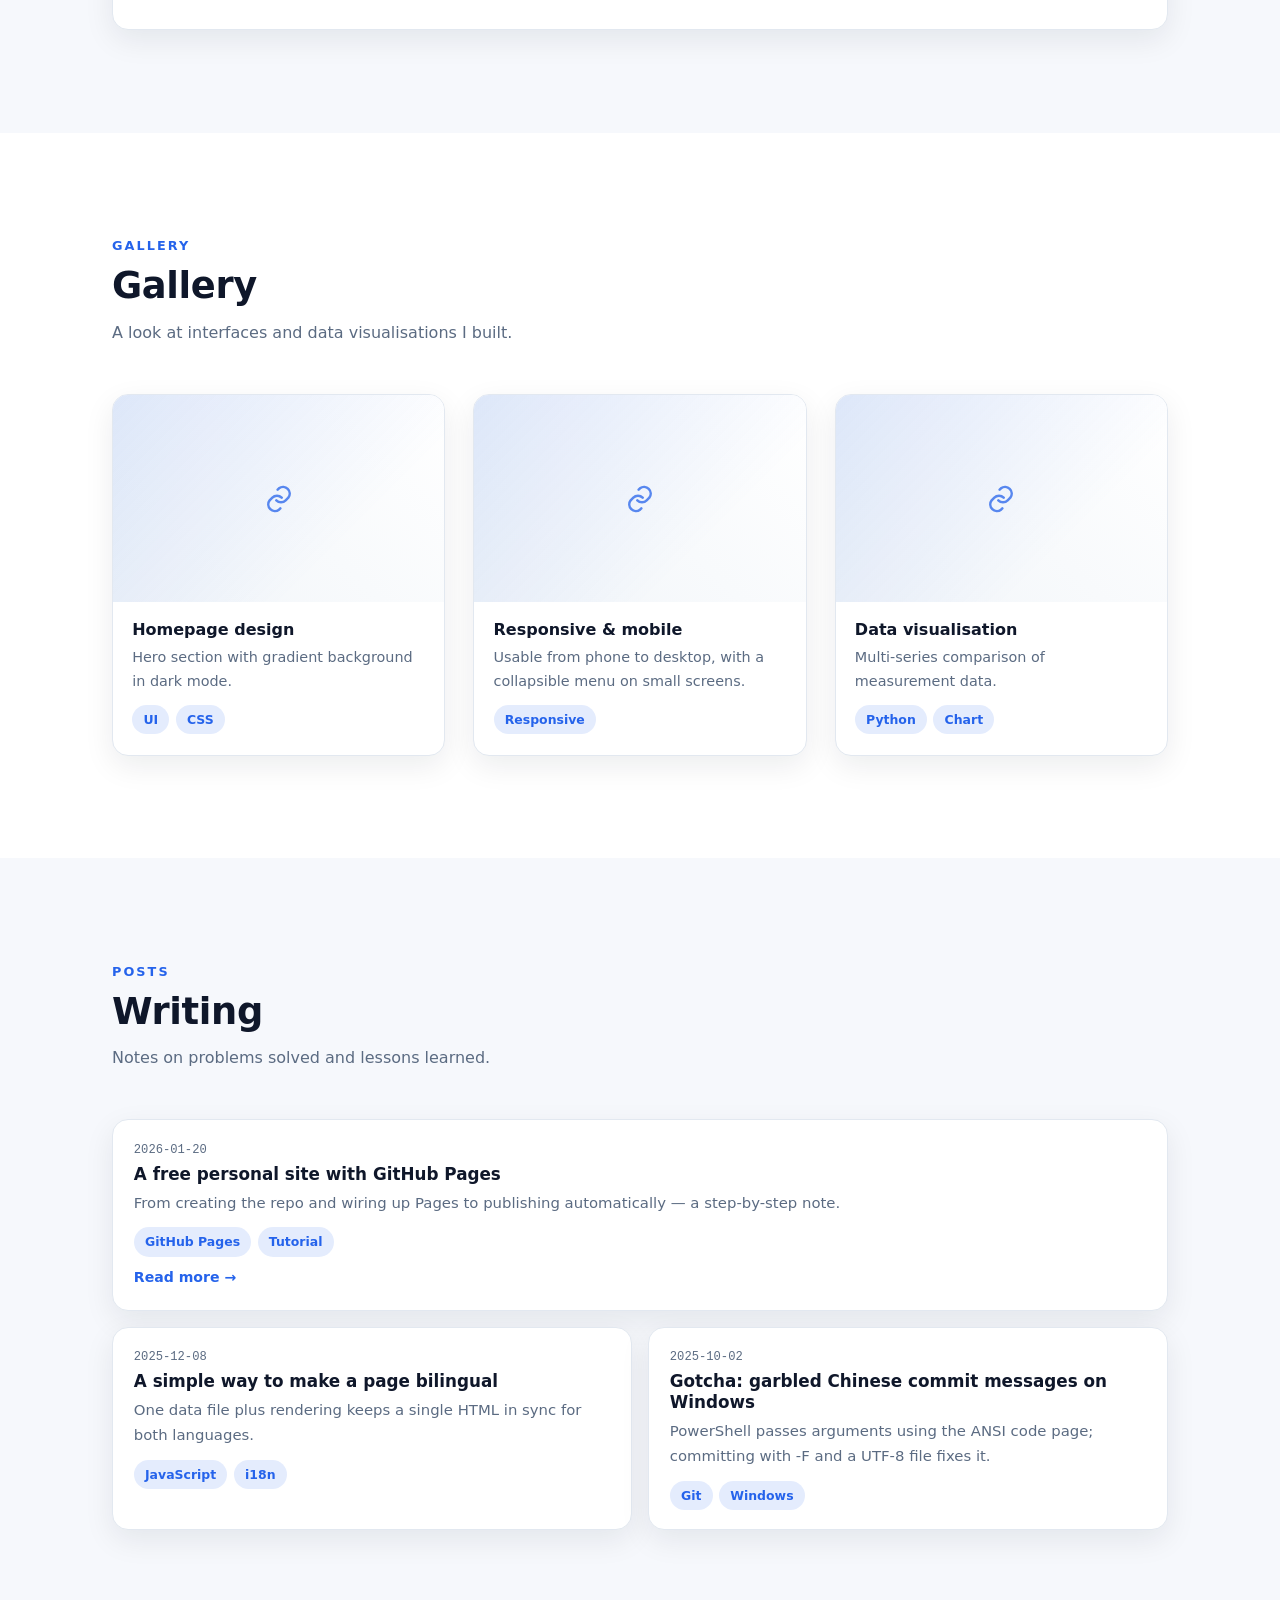
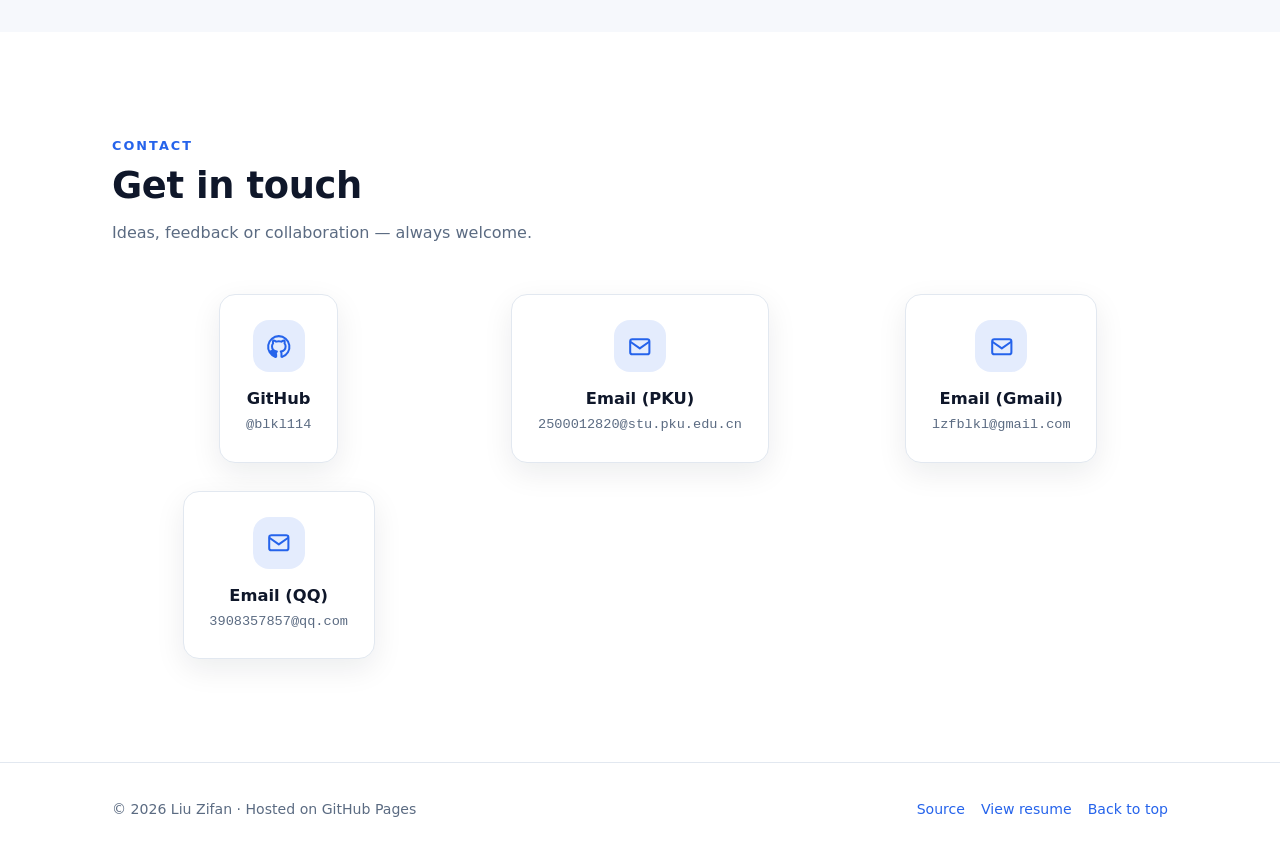
==== commit 44301f3d: "更新站点内容" ====
--- a/index.html
+++ b/index.html
@@ -3,9 +3,14 @@
 <head>
   <meta charset="UTF-8" />
   <meta name="viewport" content="width=device-width, initial-scale=1" />
-  <title>blkl114 · 个人网站</title>
-  <meta name="description" content="blkl114 的个人网站：个人简介、教育经历、技能、项目、文章与联系方式。" />
-  <meta name="author" content="blkl114" />
+  <title>刘子凡 · 个人网站</title>
+  <meta name="description" content="刘子凡（Liu Zifan）的个人网站：北京大学电子信息科学类实验班在读本科生，物理学爱好者，目前研究光子晶体 CWT 理论与数值计算。" />
+  <meta name="author" content="刘子凡" />
+  <meta name="keywords" content="刘子凡, Liu Zifan, 北京大学, 电子信息科学类, 光子晶体, CWT" />
+  <meta property="og:type" content="website" />
+  <meta property="og:title" content="刘子凡 · 个人网站" />
+  <meta property="og:description" content="北京大学电子信息科学类实验班在读本科生，物理学爱好者，目前研究光子晶体 CWT 理论与数值计算。" />
+  <meta property="og:url" content="https://blkl114.github.io/" />
   <meta name="theme-color" content="#2563eb" />
   <link rel="icon" href="data:image/svg+xml,%3Csvg xmlns='http://www.w3.org/2000/svg' viewBox='0 0 100 100'%3E%3Crect width='100' height='100' rx='24' fill='%232563eb'/%3E%3Ctext x='50' y='70' font-size='56' font-family='sans-serif' font-weight='700' fill='white' text-anchor='middle'%3Eb%3C/text%3E%3C/svg%3E" />
   <link rel="stylesheet" href="assets/css/style.css" />
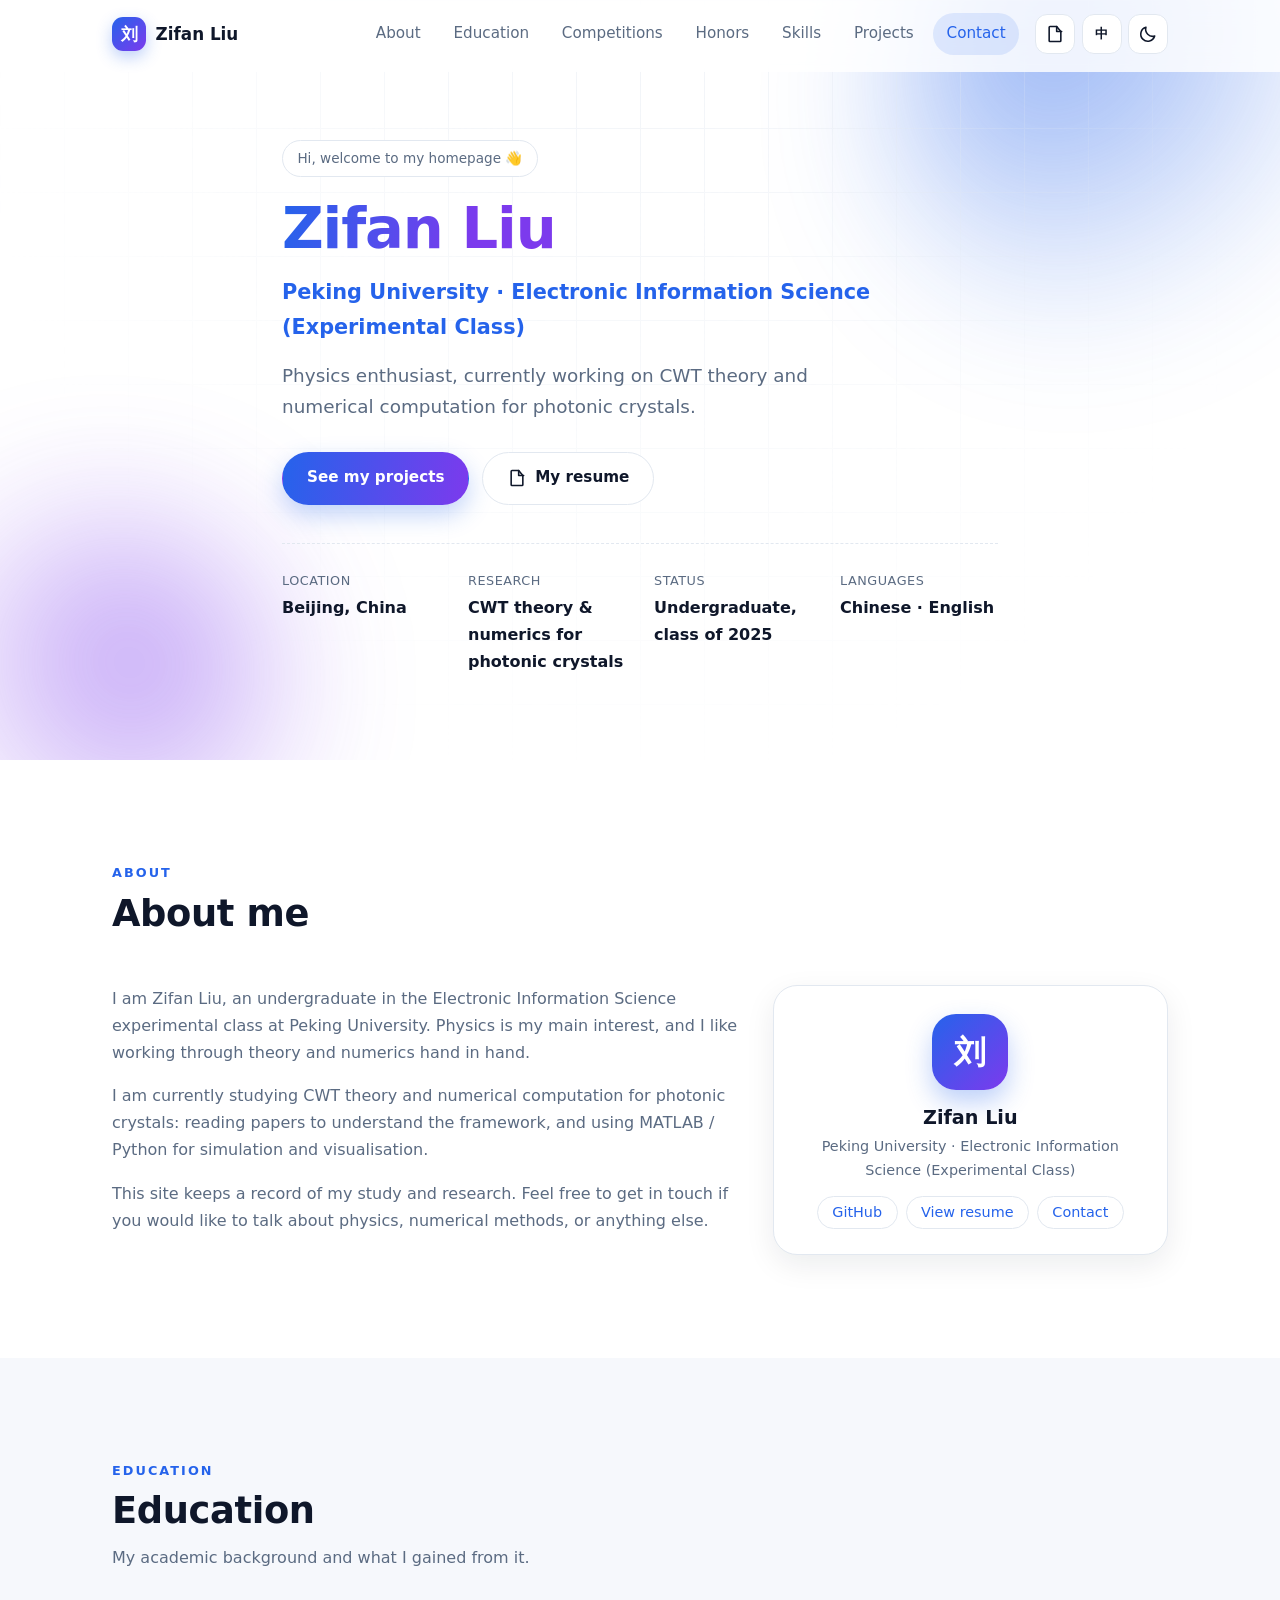
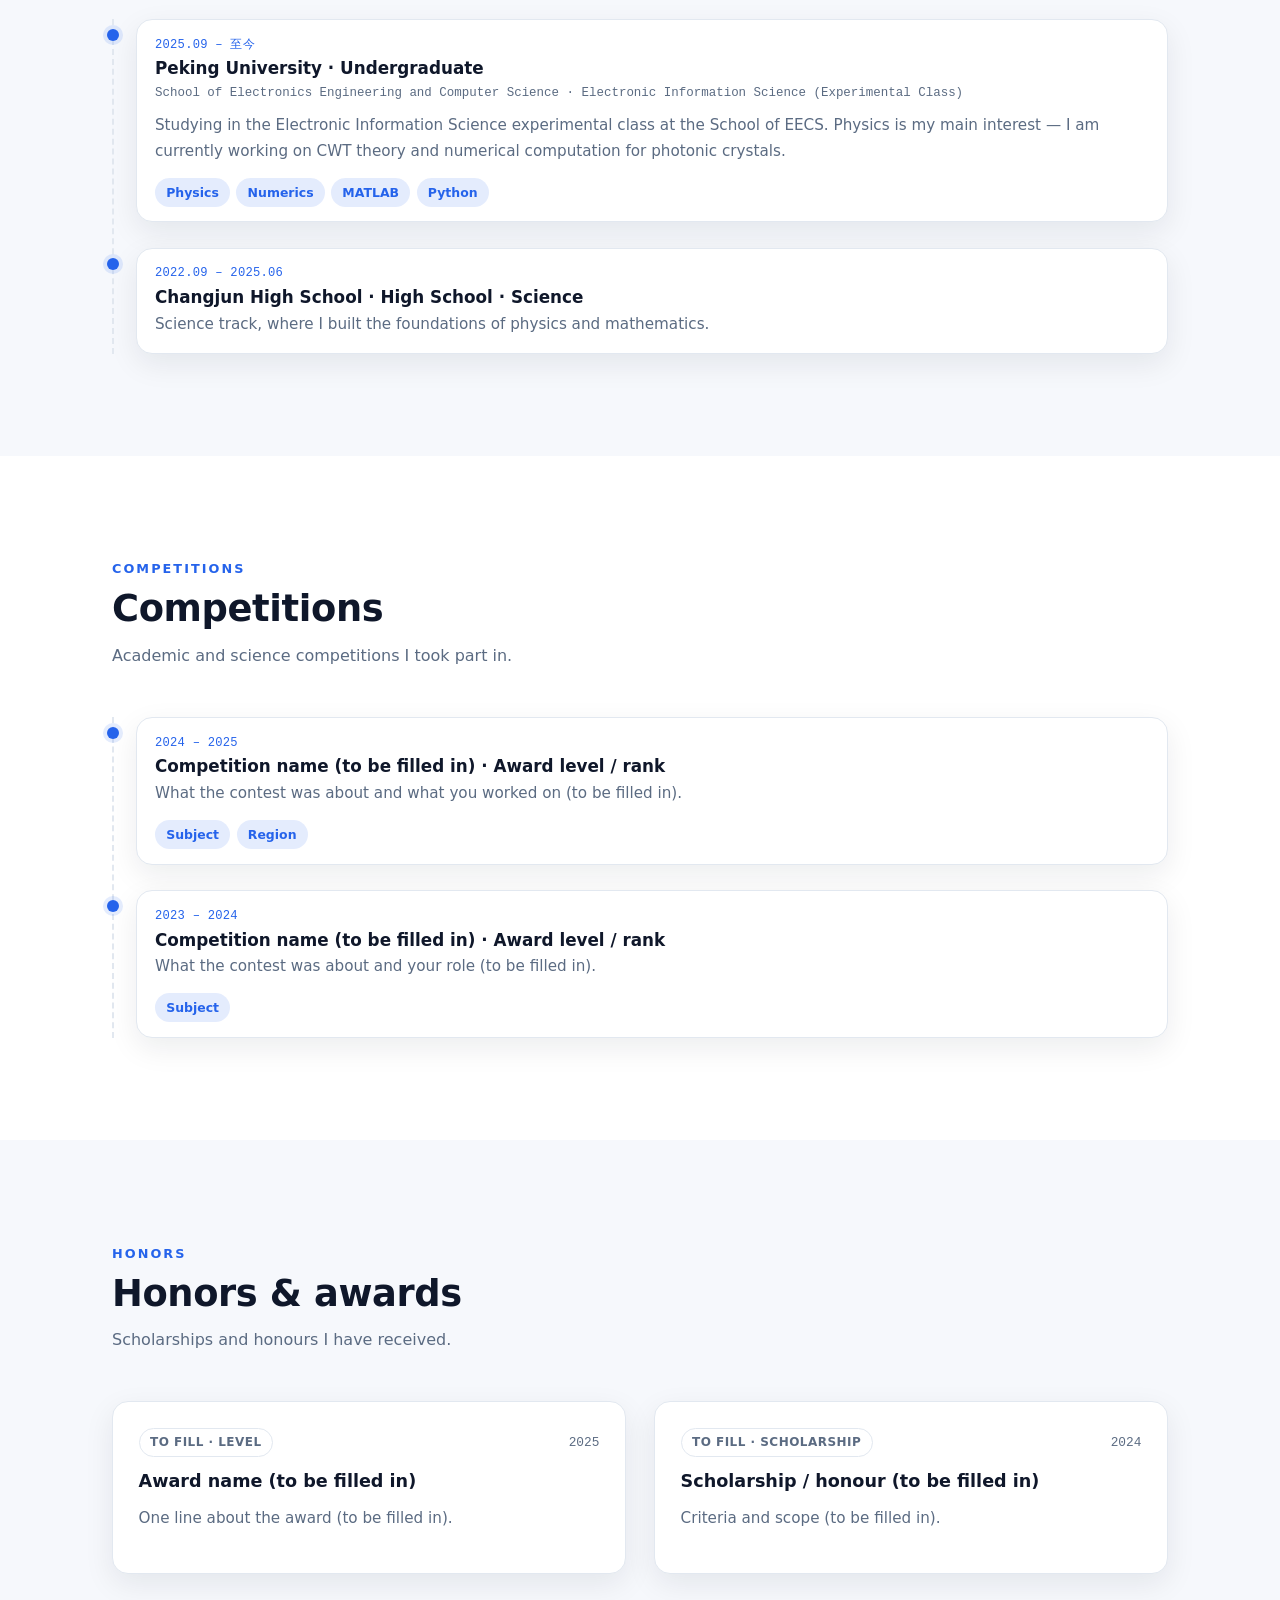
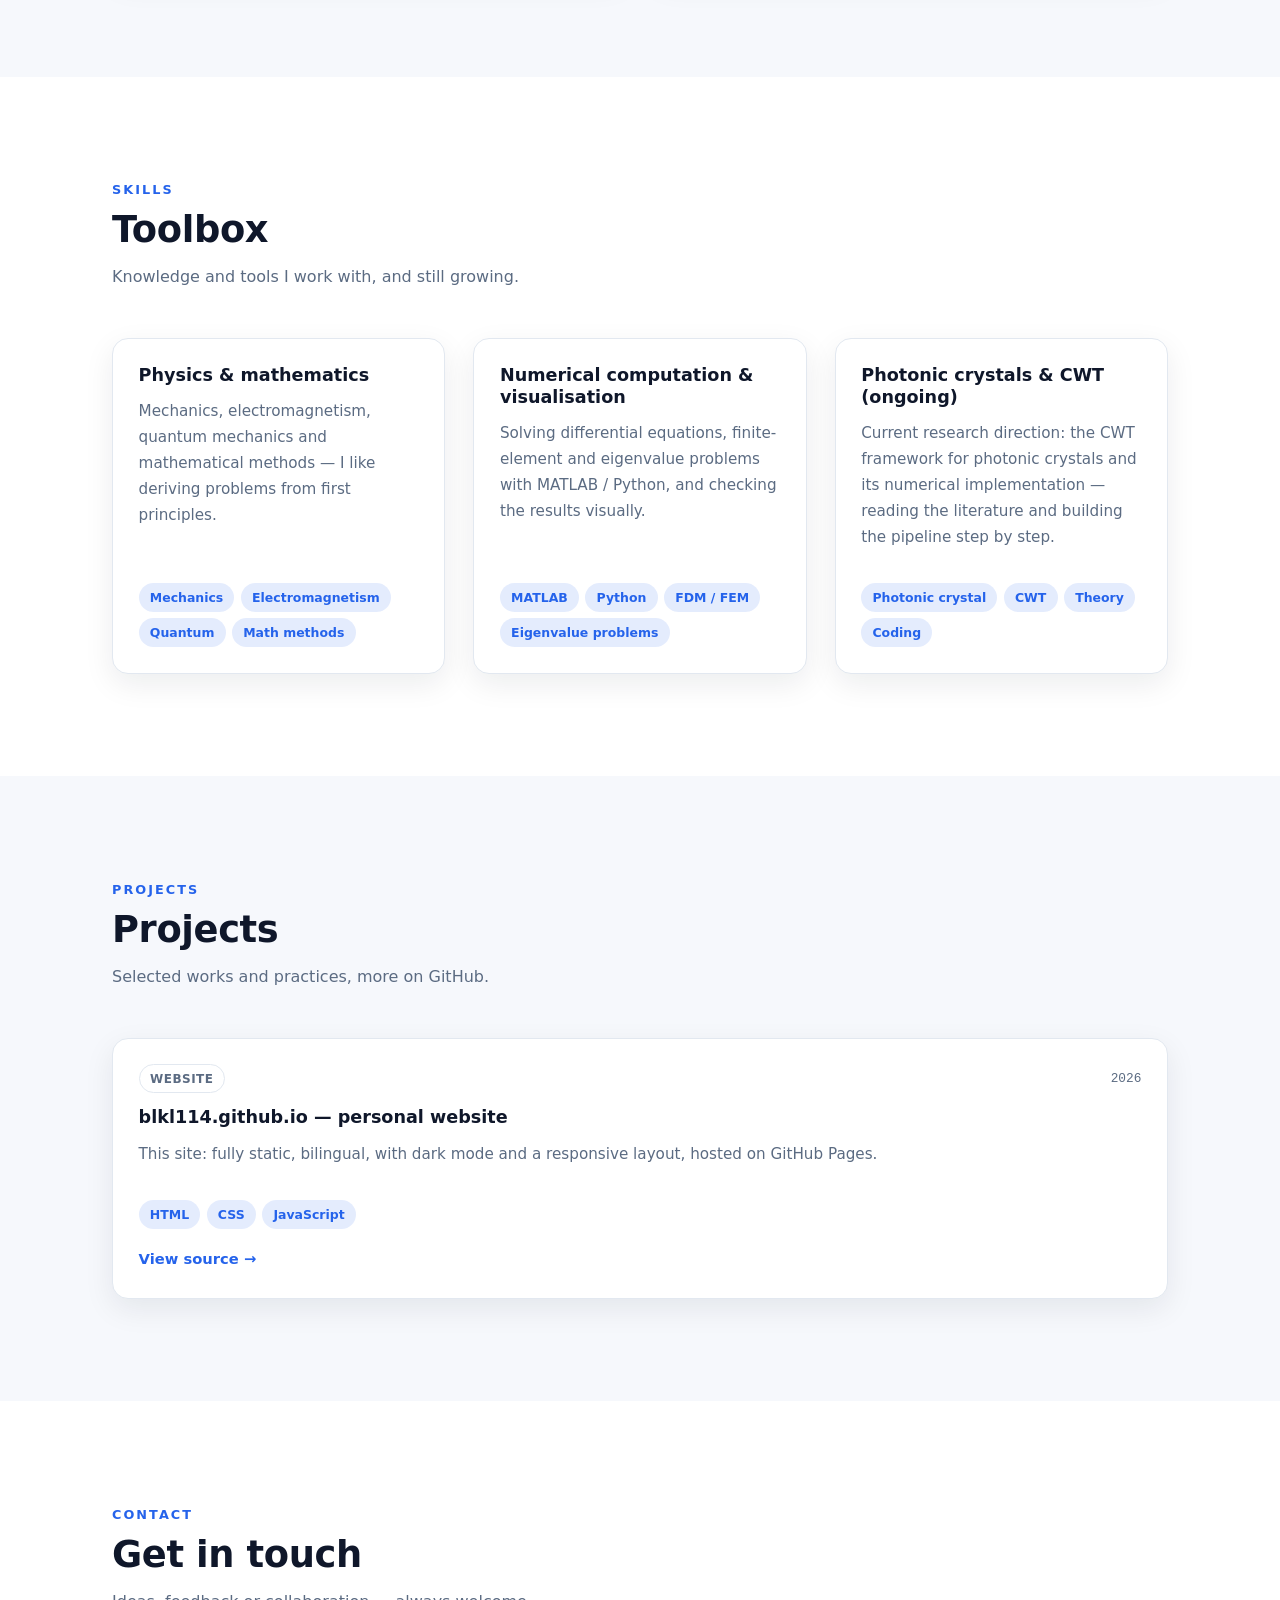
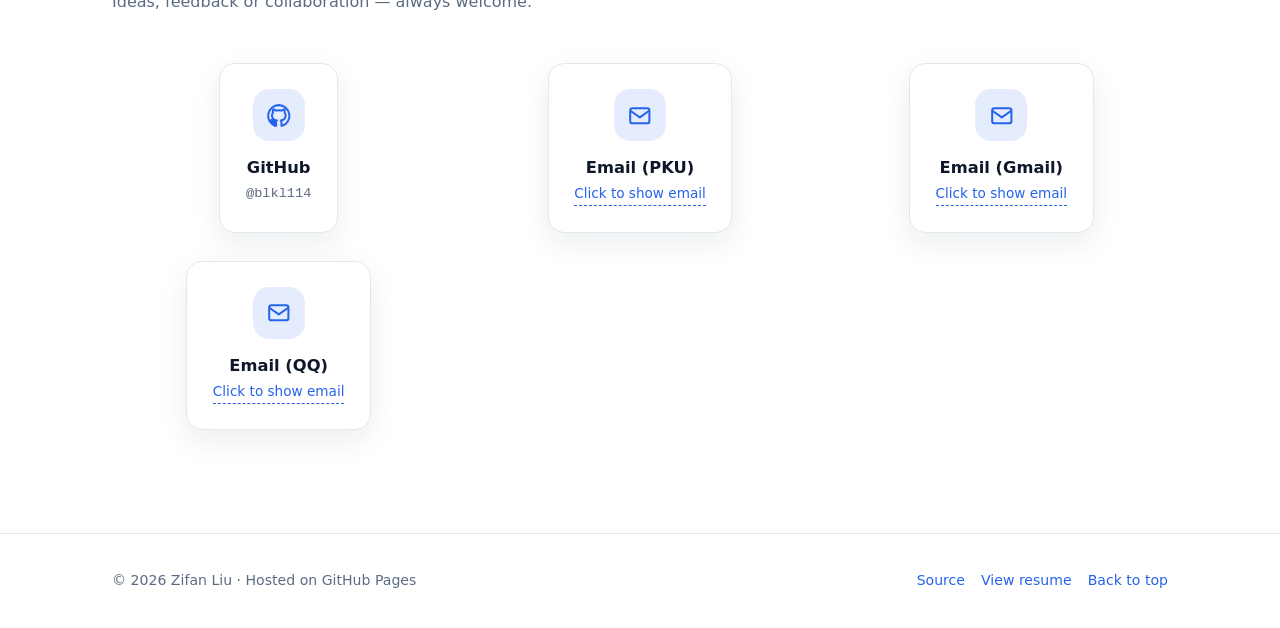
==== commit 19ff1e3a: "更新站点功能" ====
--- a/index.html
+++ b/index.html
@@ -109,6 +109,30 @@
       </div>
     </section>
 
+    <!-- ================= 竞赛经历 ================= -->
+    <section class="section" id="competitions" data-section="competitions">
+      <div class="container">
+        <header class="section-head reveal">
+          <p class="section-eyebrow"></p>
+          <h2 class="section-title"></h2>
+          <p class="section-desc"></p>
+        </header>
+        <ol class="timeline" id="competitions-timeline"></ol>
+      </div>
+    </section>
+
+    <!-- ================= 奖项荣誉 ================= -->
+    <section class="section section-alt" id="awards" data-section="awards">
+      <div class="container">
+        <header class="section-head reveal">
+          <p class="section-eyebrow"></p>
+          <h2 class="section-title"></h2>
+          <p class="section-desc"></p>
+        </header>
+        <div class="cards" id="awards-cards"></div>
+      </div>
+    </section>
+
     <!-- ================= 技能 ================= -->
     <section class="section" id="skills" data-section="skills">
       <div class="container">
@@ -133,7 +157,7 @@
       </div>
     </section>
 
-    <!-- ================= 作品集 ================= -->
+    <!-- 作品集与文章区块已按需隐藏：想恢复就把下面整体注释去掉
     <section class="section" id="gallery" data-section="gallery">
       <div class="container">
         <header class="section-head reveal">
@@ -145,7 +169,6 @@
       </div>
     </section>
 
-    <!-- ================= 文章与笔记 ================= -->
     <section class="section section-alt" id="posts" data-section="posts">
       <div class="container">
         <header class="section-head reveal">
@@ -156,6 +179,7 @@
         <div class="posts" id="posts-list"></div>
       </div>
     </section>
+    -->
 
     <!-- ================= 联系我 ================= -->
     <section class="section" id="contact" data-section="contact">
--- a/assets/css/style.css
+++ b/assets/css/style.css
@@ -914,3 +914,31 @@
   a { color: #000 !important; text-decoration: none; }
   @page { margin: 14mm; }
 }
+
+/* ---------- 27. 邮箱点击显示（联系方式卡片） ---------- */
+.contact-reveal { cursor: pointer; }
+.contact-reveal .contact-value {
+  color: var(--brand);
+  font-family: var(--font);
+  border-bottom: 1px dashed currentColor;
+}
+.contact-reveal:hover .contact-value { opacity: .8; }
+
+/* ---------- 28. 简历页：竞赛与奖项列表 ---------- */
+.resume-competitions { display: grid; gap: 1rem; }
+.resume-competitions li p { margin: .2rem 0 0; color: var(--text-muted); font-size: .92rem; }
+
+.resume-awards { display: grid; gap: .4rem; }
+.resume-awards li {
+  display: flex;
+  gap: .8rem;
+  align-items: baseline;
+  font-size: .92rem;
+}
+.resume-year {
+  flex: none;
+  min-width: 3.4rem;
+  color: var(--text-muted);
+  font-family: var(--mono);
+  font-size: .78rem;
+}
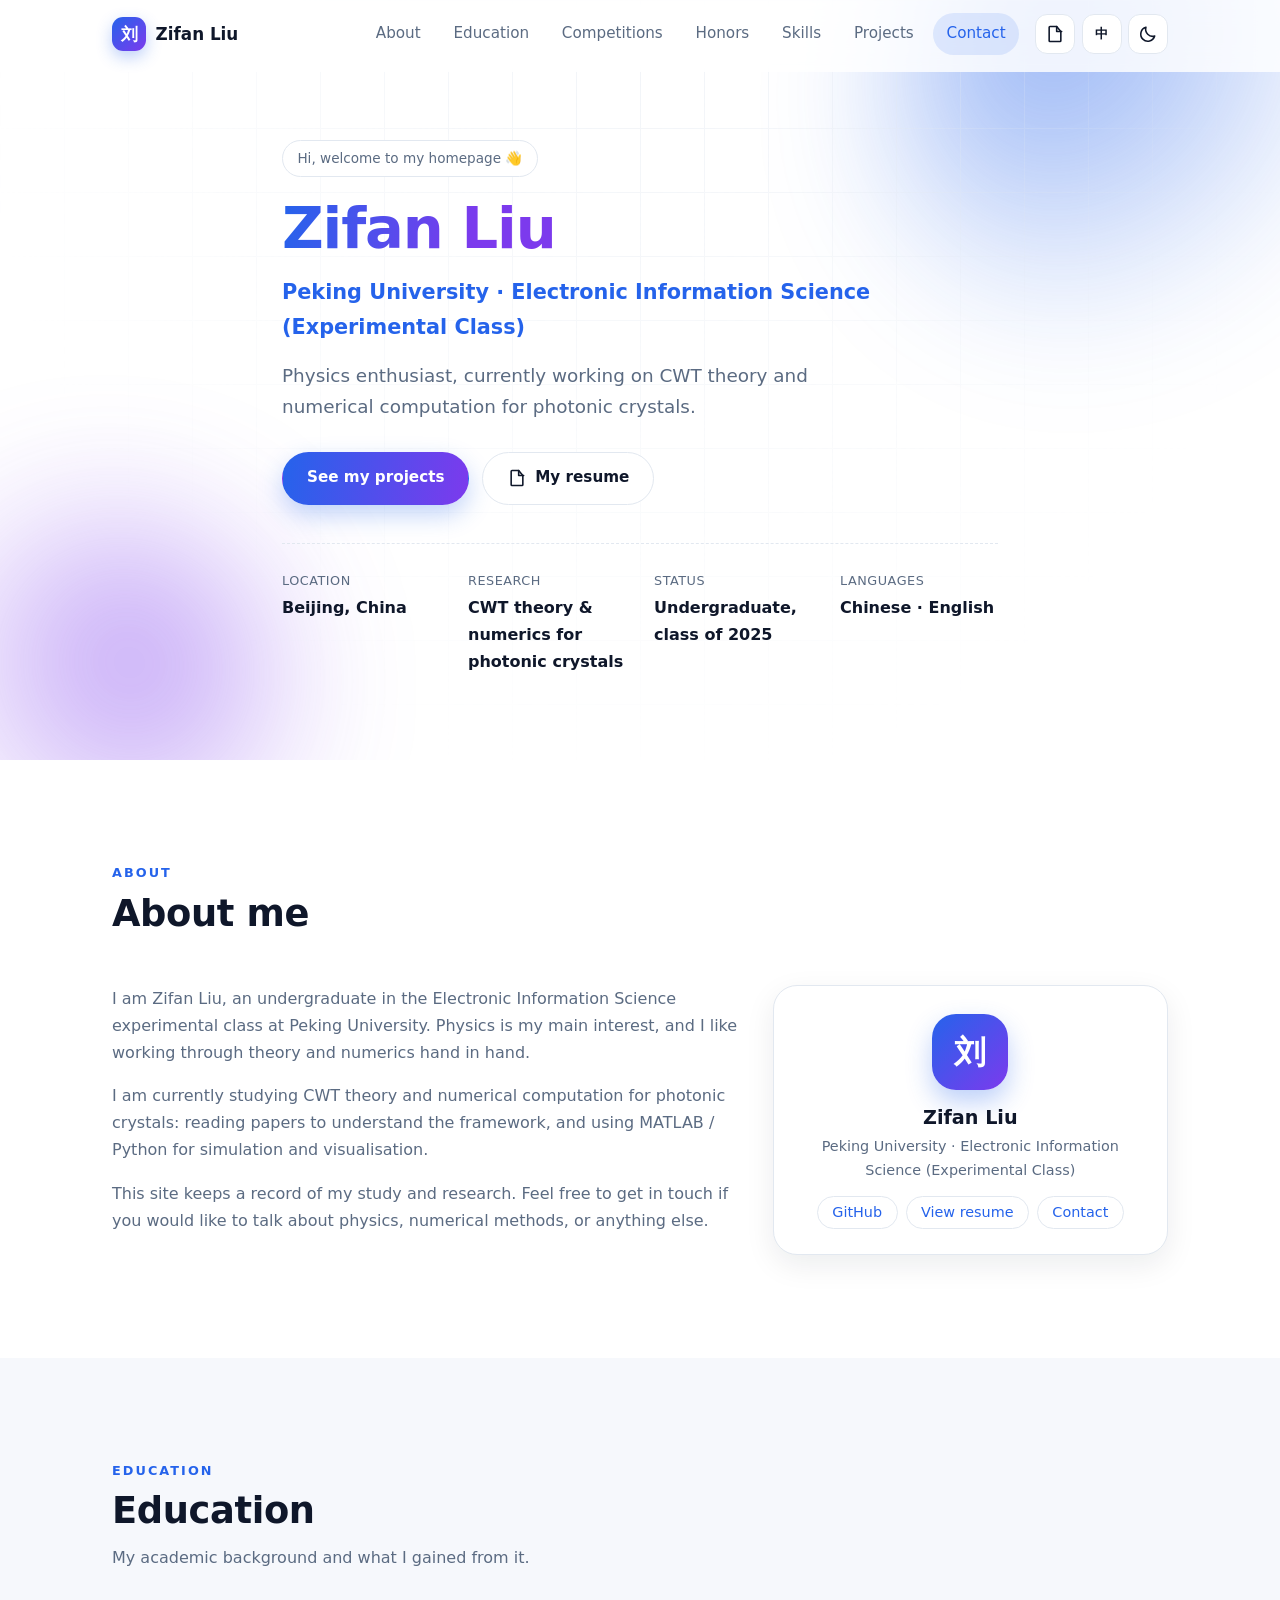
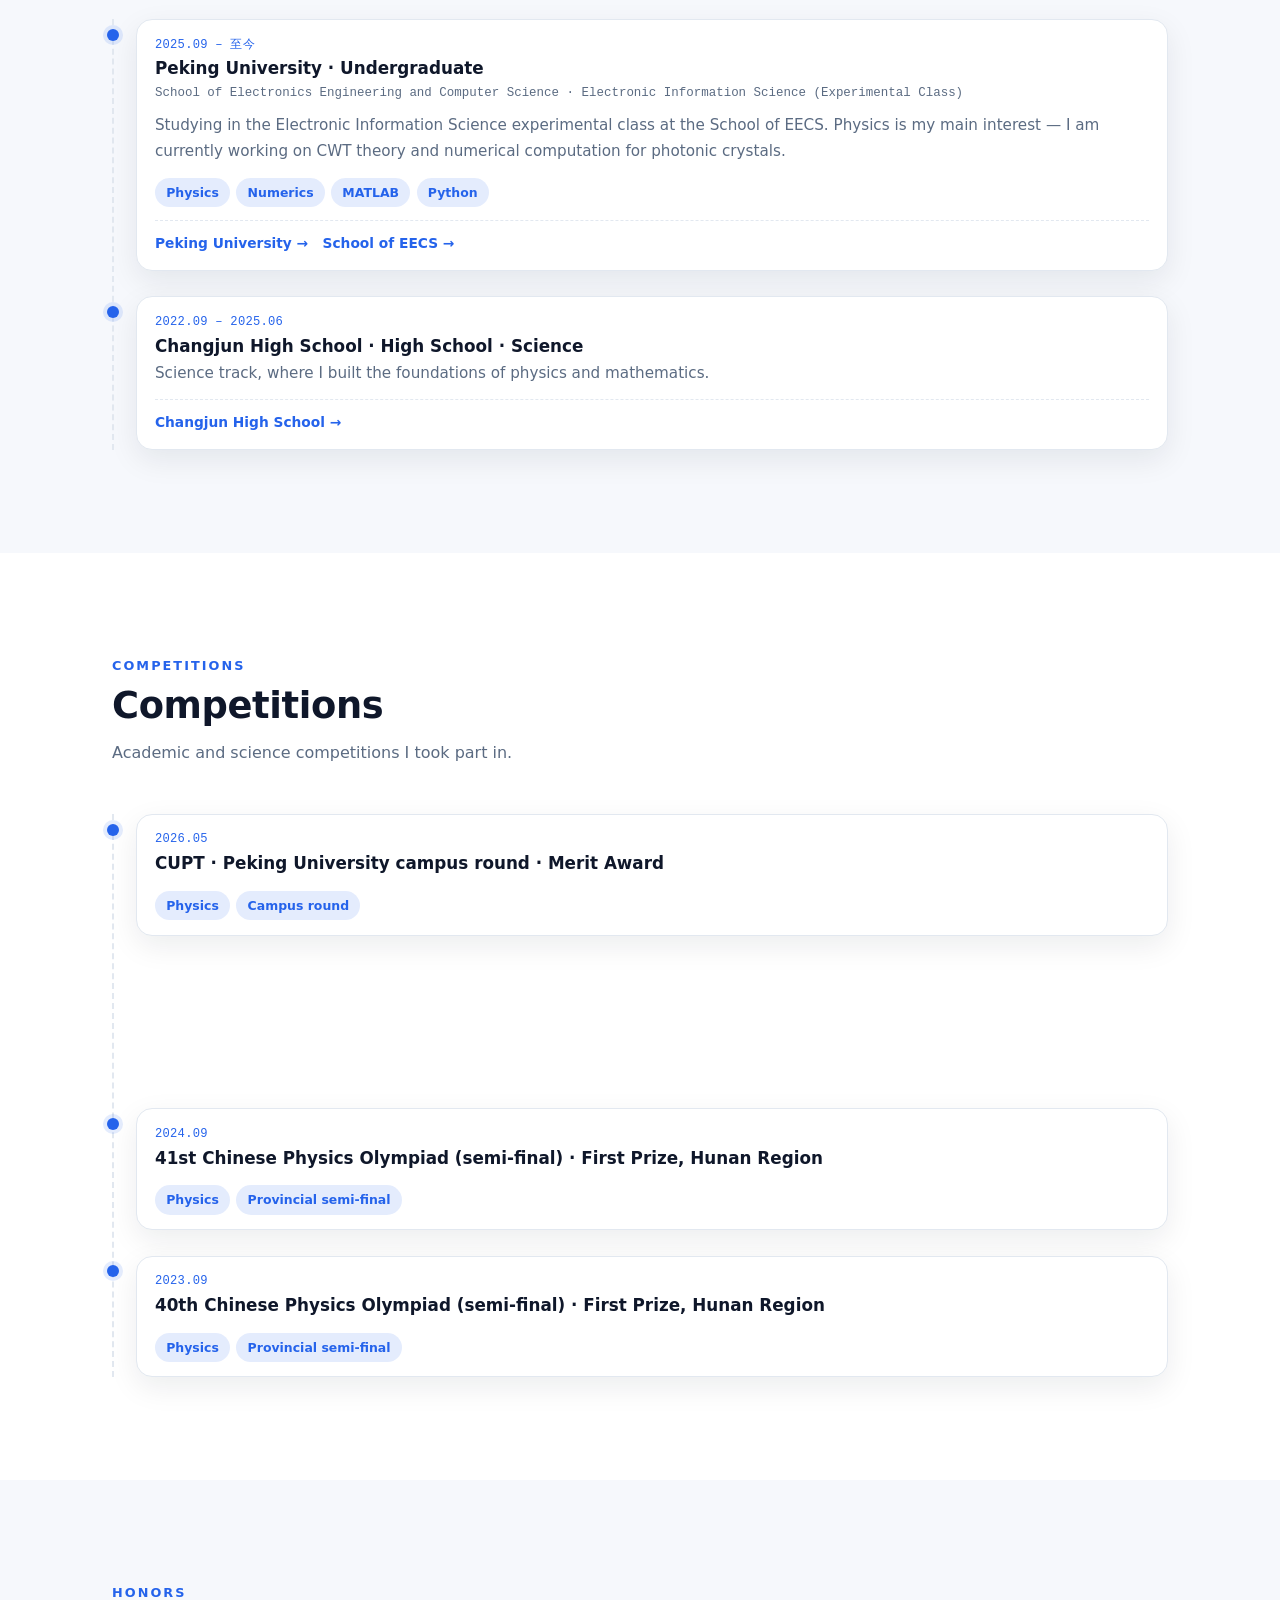
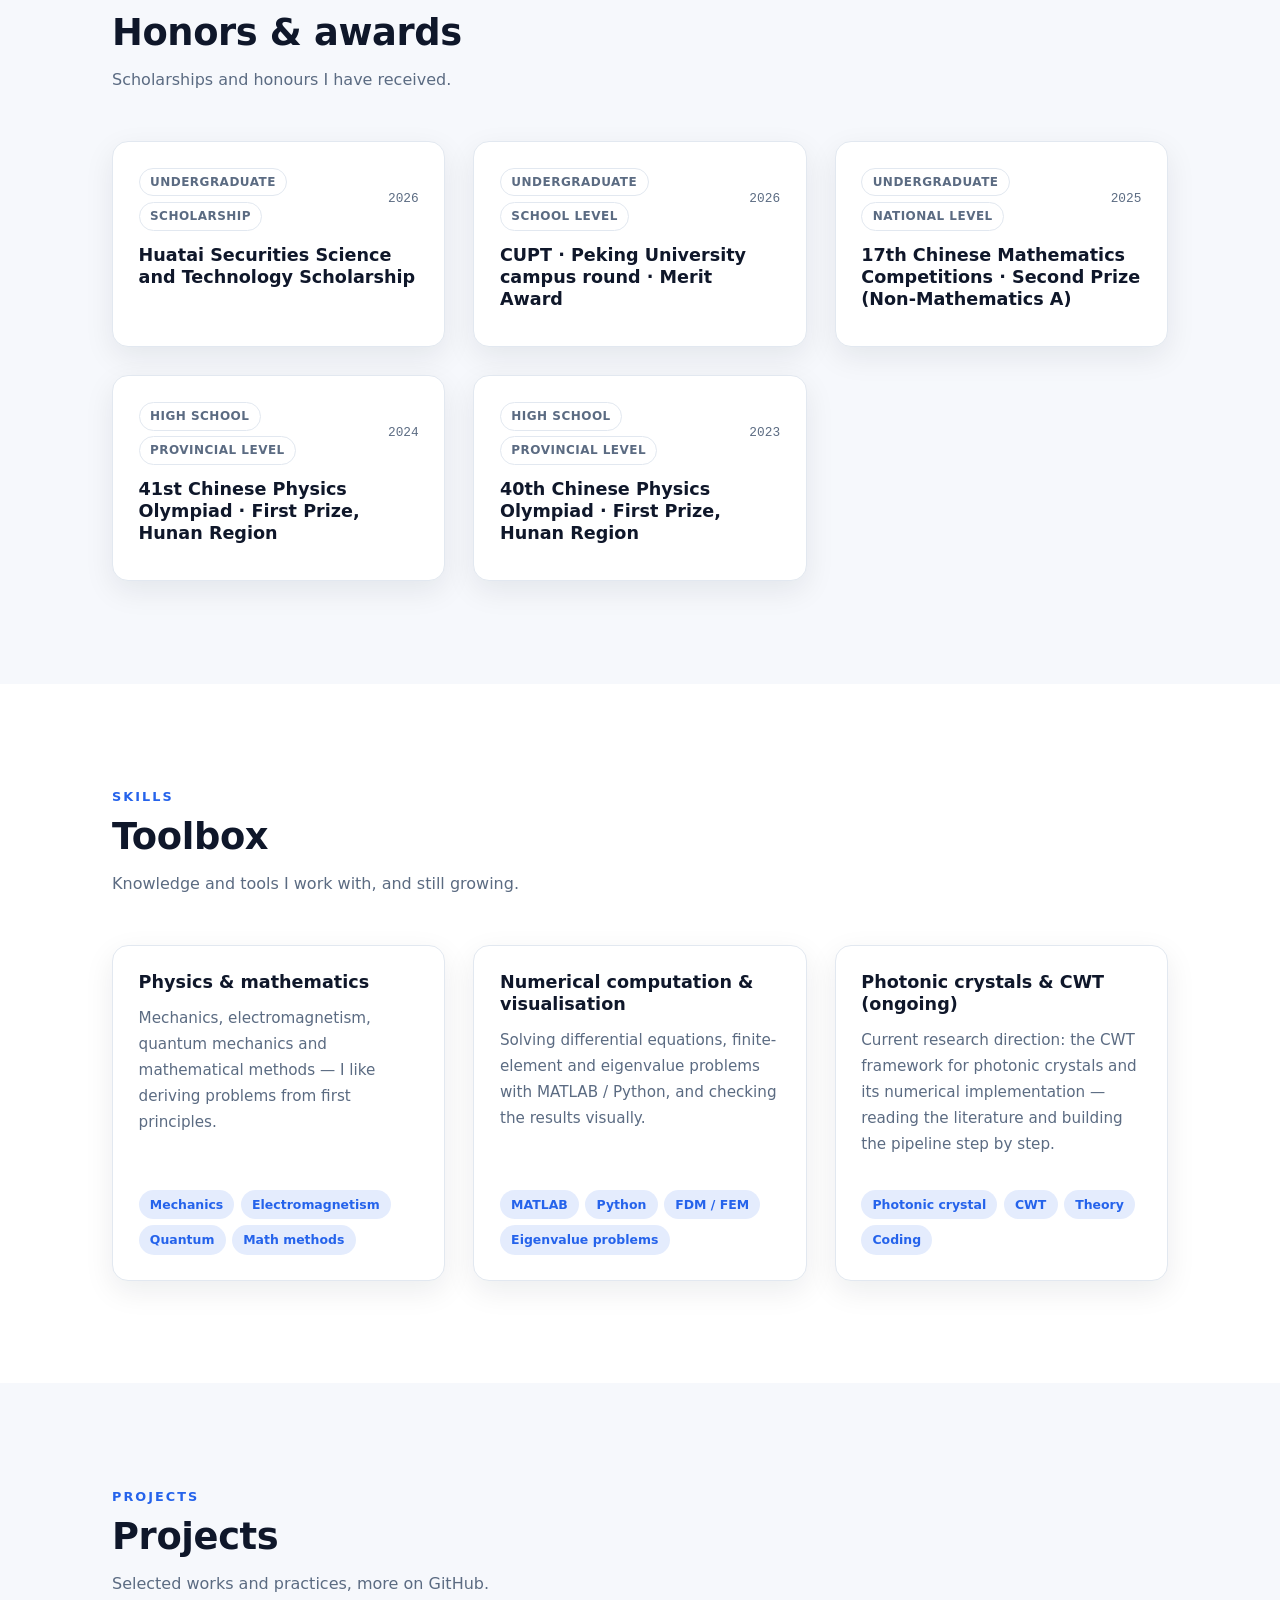
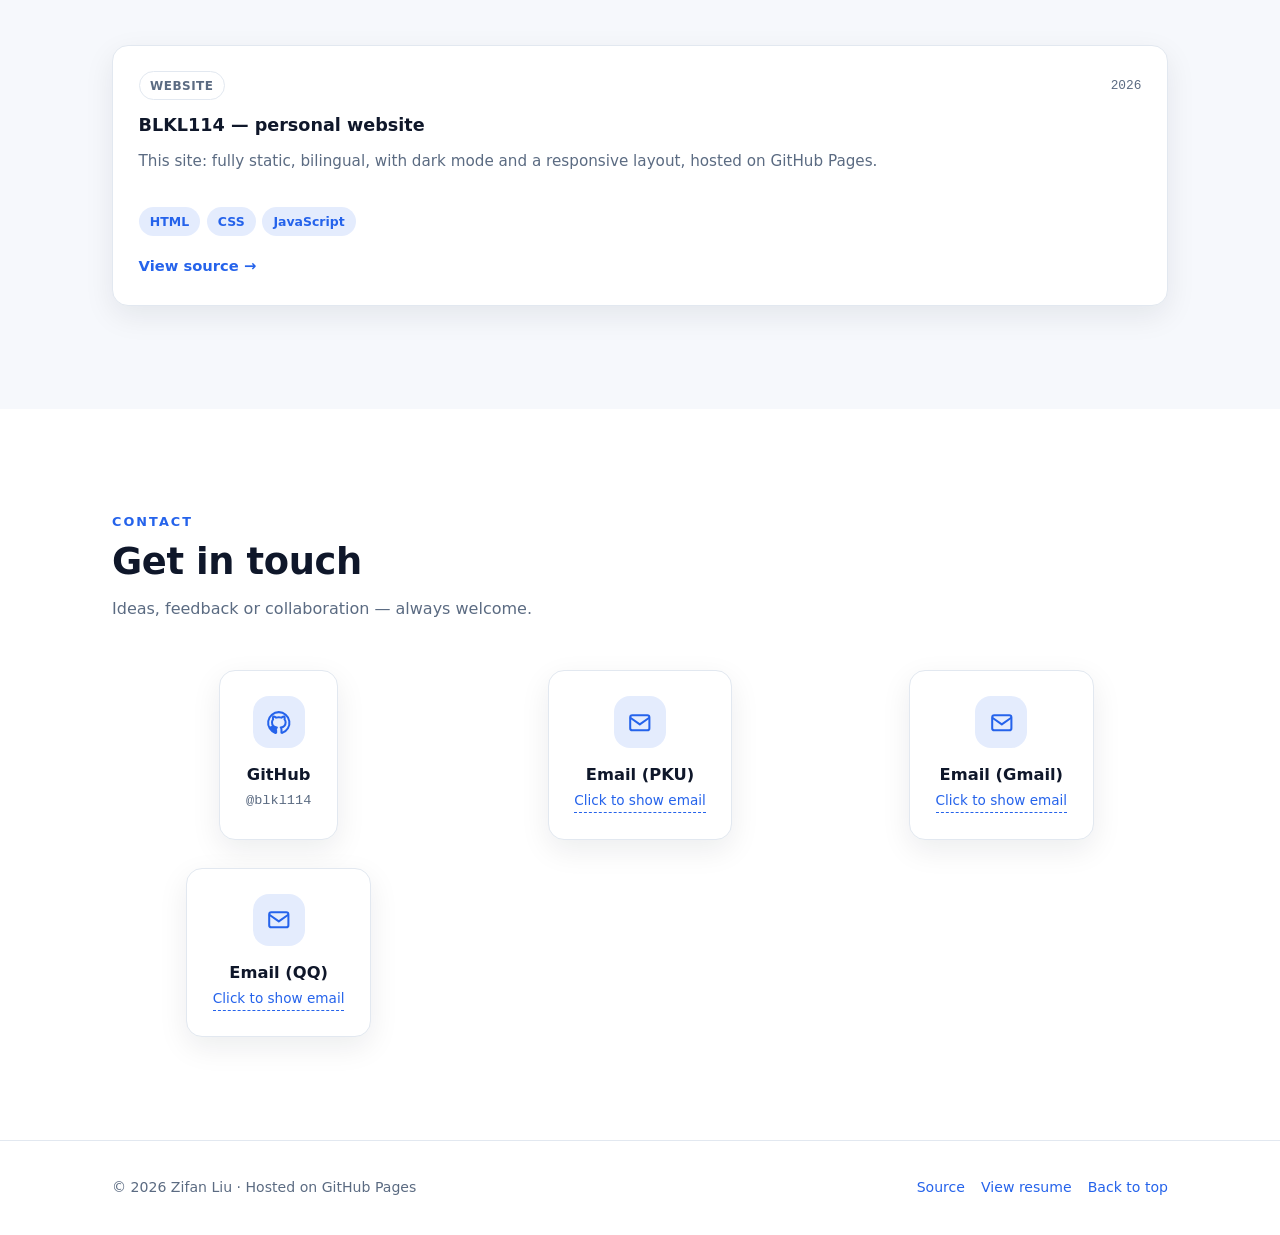
==== commit ee9a8566: "更新站点链接" ====
--- a/index.html
+++ b/index.html
@@ -10,7 +10,7 @@
   <meta property="og:type" content="website" />
   <meta property="og:title" content="刘子凡 · 个人网站" />
   <meta property="og:description" content="北京大学电子信息科学类实验班在读本科生，物理学爱好者，目前研究光子晶体 CWT 理论与数值计算。" />
-  <meta property="og:url" content="https://blkl114.github.io/" />
+  <meta property="og:url" content="https://blkl114.github.io/BLKL114/" />
   <meta name="theme-color" content="#2563eb" />
   <link rel="icon" href="data:image/svg+xml,%3Csvg xmlns='http://www.w3.org/2000/svg' viewBox='0 0 100 100'%3E%3Crect width='100' height='100' rx='24' fill='%232563eb'/%3E%3Ctext x='50' y='70' font-size='56' font-family='sans-serif' font-weight='700' fill='white' text-anchor='middle'%3Eb%3C/text%3E%3C/svg%3E" />
   <link rel="stylesheet" href="assets/css/style.css" />
--- a/assets/css/style.css
+++ b/assets/css/style.css
@@ -1,5 +1,5 @@
 /* =====================================================================
-   blkl114.github.io —— 全站样式
+   BLKL114 —— 全站样式
    设计要点：
    · CSS 变量集中管理颜色 / 间距 / 圆角，[data-theme] 切换深浅色
    · 移动优先，媒体查询逐步适配平板与桌面
@@ -928,6 +928,8 @@
 .resume-competitions { display: grid; gap: 1rem; }
 .resume-competitions li p { margin: .2rem 0 0; color: var(--text-muted); font-size: .92rem; }
 
+.award-badges { display: inline-flex; flex-wrap: wrap; gap: .35rem; }
+
 .resume-awards { display: grid; gap: .4rem; }
 .resume-awards li {
   display: flex;
@@ -942,3 +944,19 @@
   font-family: var(--mono);
   font-size: .78rem;
 }
+
+/* ---------- 29. 时间线卡片底部的链接（学校官网等） ---------- */
+.timeline-links {
+  display: flex;
+  flex-wrap: wrap;
+  gap: .35rem .9rem;
+  margin-top: .8rem;
+  padding-top: .7rem;
+  border-top: 1px dashed var(--border);
+}
+.timeline-links a {
+  font-size: .86rem;
+  font-weight: 600;
+  color: var(--brand);
+}
+.timeline-links a:hover { text-decoration: none; opacity: .75; }
